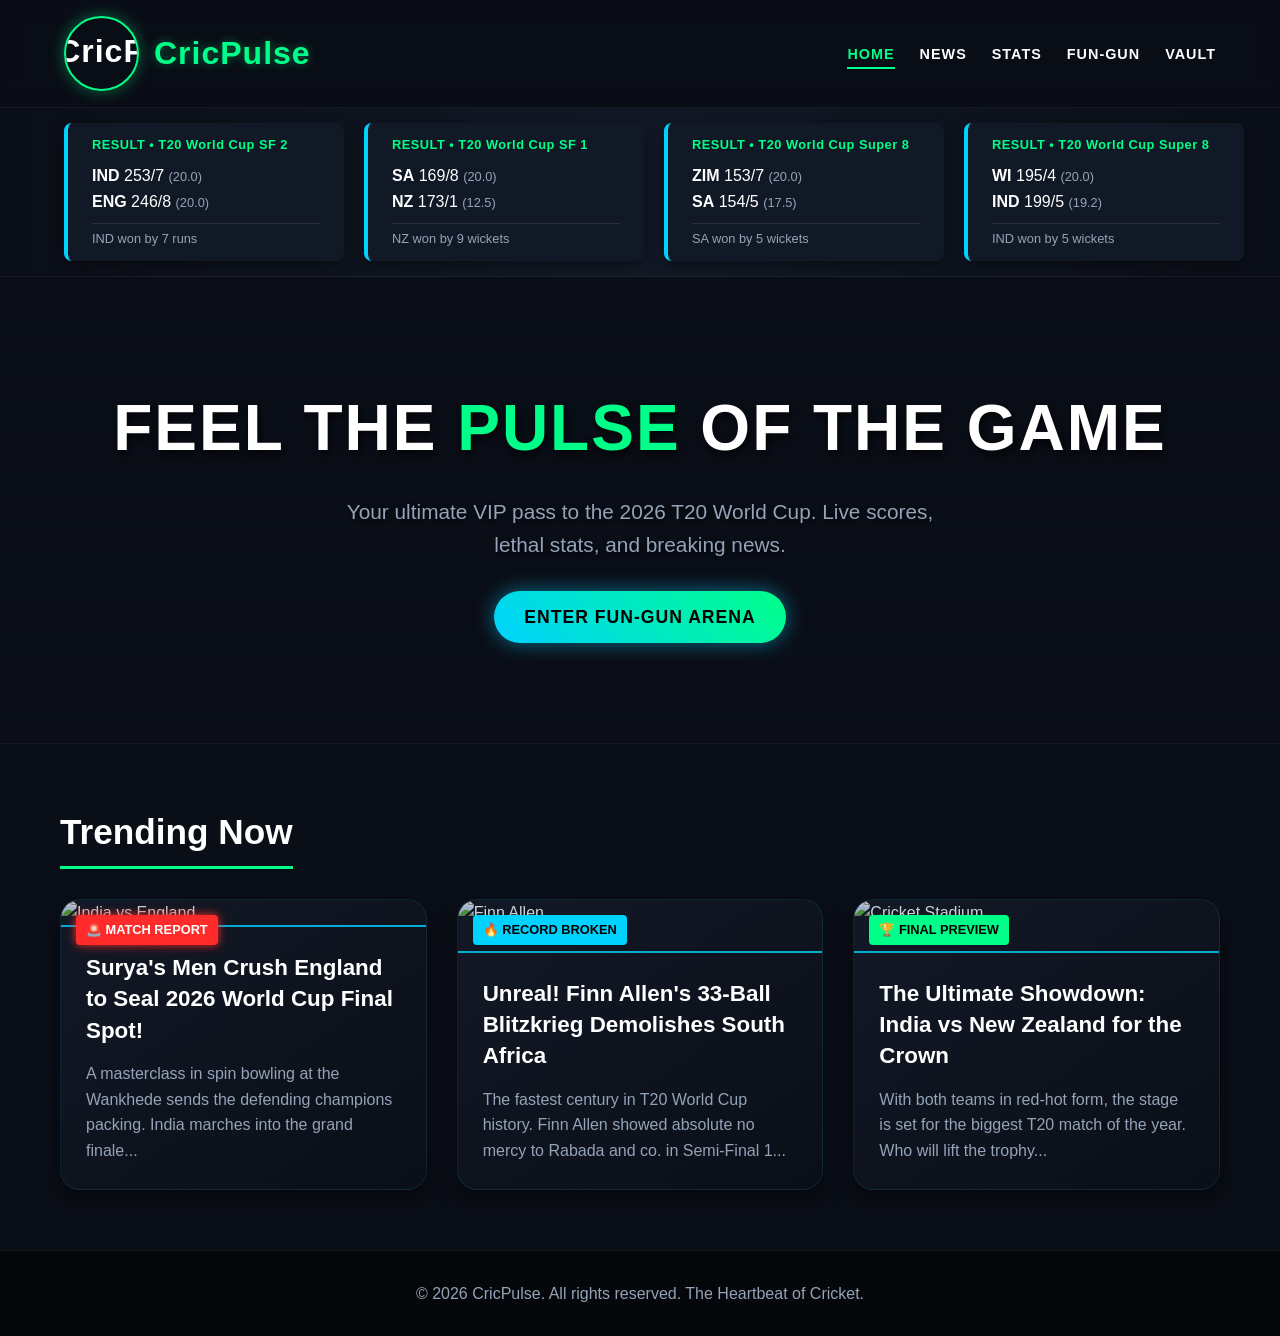
==== index.html @ 650c1b7c "Update index.html" ====
<!DOCTYPE html>
<html lang="en">
<head>
 <link rel="icon" type="image/png" href="https://i.ibb.co/cc6DJrZt/Cric-Pulse-Logo-meow.png" sizes="32x32">
    <meta charset="UTF-8">
    <meta name="viewport" content="width=device-width, initial-scale=1.0">
    <title>CricPulse | The Heartbeat of Cricket</title>
    <link rel="stylesheet" href="style.css">
    <script src="script.js" defer></script>
</head>
<body>

    <header>
     <a href="index.html" class="logo">
            <div class="logo-wrapper">
                <img src="https://i.ibb.co/wN4Bp4GS/Cric-Pulse-Logo.png" alt="CricPulse Logo" class="logo-img">
            </div>
            <span class="logo-text">Cric<span style="color: var(--accent-neon); text-shadow: 0 0 10px rgba(0, 255, 136, 0.4);">Pulse</span></span>
        </a>
        <nav>
            <ul>
                <li><a href="index.html" style="color: var(--accent-neon); border-bottom: 2px solid var(--accent-neon); padding-bottom: 5px;">Home</a></li>
                <li><a href="news.html">News</a></li>
                <li><a href="stats.html">Stats</a></li>
                <li><a href="match-center.html">Fun-Gun</a></li>
             <li><a href="vault.html">Vault</a></li>
                
            </ul>
        </nav>
    </header>

    <div class="score-ticker" id="ticker-container">
        Loading live scores...
    </div>

    <section class="hero" style="background: linear-gradient(to bottom, rgba(10, 14, 23, 0.4), var(--bg-main)), url('https://images.unsplash.com/photo-1540747913346-19e32dc3e97e?ixlib=rb-1.2.1&auto=format&fit=crop&w=1920&q=80') center/cover;">
        <h1 style="text-shadow: 2px 4px 10px rgba(0,0,0,0.8); font-size: 4rem;">Feel the <span style="color: var(--accent-neon);">Pulse</span> of the Game</h1>
        <p style="font-size: 1.3rem; font-weight: 500; text-shadow: 1px 2px 5px rgba(0,0,0,0.8);">Your ultimate VIP pass to the 2026 T20 World Cup. Live scores, lethal stats, and breaking news.</p>
        <a href="match-center.html" class="btn" style="box-shadow: 0 0 20px rgba(0, 210, 255, 0.5); font-size: 1.1rem;">Enter Fun-Gun Arena</a>
    </section>

    <main class="container">
        <h2 class="section-title">Trending Now</h2>
        <div class="news-grid">
            
            <article class="news-card" style="cursor: pointer; position: relative;" onclick="openModal(1)">
                <span style="position: absolute; top: 15px; left: 15px; background: #ff2a2a; color: white; padding: 5px 10px; font-size: 0.8rem; font-weight: bold; border-radius: 4px; z-index: 10; box-shadow: 0 0 10px #ff2a2a;">🚨 MATCH REPORT</span>
                <img src="https://img.freepik.com/premium-vector/india-vs-england-cricket-championship-match-with-flag-shield-beautiful-stadium-background_607751-1449.jpg" alt="India vs England" class="news-img">
                <div class="news-content">
                    <h3 class="news-title">Surya's Men Crush England to Seal 2026 World Cup Final Spot!</h3>
                    <p>A masterclass in spin bowling at the Wankhede sends the defending champions packing. India marches into the grand finale...</p>
                </div>
            </article>
            
            <article class="news-card" style="cursor: pointer; position: relative;" onclick="openModal(2)">
                <span style="position: absolute; top: 15px; left: 15px; background: var(--accent-blue); color: black; padding: 5px 10px; font-size: 0.8rem; font-weight: bold; border-radius: 4px; z-index: 10;">🔥 RECORD BROKEN</span>
                <img src="https://assets.hmtvlive.com/h-upload/2026/03/04/406895-finn-allen-century.jpg" alt="Finn Allen" class="news-img">
                <div class="news-content">
                    <h3 class="news-title">Unreal! Finn Allen's 33-Ball Blitzkrieg Demolishes South Africa</h3>
                    <p>The fastest century in T20 World Cup history. Finn Allen showed absolute no mercy to Rabada and co. in Semi-Final 1...</p>
                </div>
            </article>
            
           <article class="news-card" style="cursor: pointer; position: relative;" onclick="openModal(3)">
                <span style="position: absolute; top: 15px; left: 15px; background: var(--accent-neon); color: black; padding: 5px 10px; font-size: 0.8rem; font-weight: bold; border-radius: 4px; z-index: 10;">🏆 FINAL PREVIEW</span>
                <img src="https://images.unsplash.com/photo-1531415074968-036ba1b575da?ixlib=rb-1.2.1&auto=format&fit=crop&w=600&q=80" alt="Cricket Stadium" class="news-img">
                <div class="news-content">
                    <h3 class="news-title">The Ultimate Showdown: India vs New Zealand for the Crown</h3>
                    <p>With both teams in red-hot form, the stage is set for the biggest T20 match of the year. Who will lift the trophy...</p>
                </div>
            </article>
        </div>
    </main>

    <div id="news-modal" class="modal">
        <div class="modal-content">
            <span class="close-btn" onclick="closeModal()">&times;</span>
            <img id="modal-img" src="" alt="News Image">
            <h2 id="modal-title"></h2>
            <div id="modal-body"></div>
        </div>
    </div>

    <footer>
        <p>&copy; 2026 CricPulse. All rights reserved. The Heartbeat of Cricket.</p>
    </footer>

</body>
</html>
---- style.css ----
/* style.css - Dark & Vibrant Theme */

:root {
    --bg-main: #0a0e17; /* Deep midnight blue/black */
    --bg-card: #121926; /* Slightly lighter for contrast */
    --accent-neon: #00ff88; /* Vibrant neon green */
    --accent-blue: #00d2ff; /* Electric blue */
    --text-bright: #ffffff; /* Crisp white */
    --text-dim: #94a3b8; /* Soft slate gray */
}

* {
    margin: 0;
    padding: 0;
    box-sizing: border-box;
    font-family: 'Segoe UI', Tahoma, Geneva, Verdana, sans-serif;
}

body {
    background-color: var(--bg-main);
    color: var(--text-bright);
    line-height: 1.6;
}

/* Navigation */
header {
    background: rgba(10, 14, 23, 0.85);
    backdrop-filter: blur(12px); /* Glassmorphism effect */
    border-bottom: 1px solid rgba(255, 255, 255, 0.05);
    padding: 1rem 5%;
    display: flex;
    justify-content: space-between;
    align-items: center;
    position: sticky;
    top: 0;
    z-index: 100;
}

.logo {
    font-size: 2rem;
    font-weight: 800;
    color: var(--text-bright);
    text-decoration: none;
    letter-spacing: 1px;
}

.logo span {
    color: var(--accent-neon);
    text-shadow: 0 0 10px rgba(0, 255, 136, 0.4); /* Neon glow */
}

nav ul {
    list-style: none;
    display: flex;
    gap: 25px;
}

nav a {
    color: var(--text-bright);
    text-decoration: none;
    font-weight: 600;
    text-transform: uppercase;
    font-size: 0.9rem;
    letter-spacing: 1px;
    transition: all 0.3s ease;
}

nav a:hover {
    color: var(--accent-neon);
    text-shadow: 0 0 8px rgba(0, 255, 136, 0.5);
}

/* Live Score Ticker */
.score-ticker {
    background: linear-gradient(90deg, #0a0e17 0%, #121926 50%, #0a0e17 100%);
    border-bottom: 1px solid rgba(255, 255, 255, 0.05);
    padding: 15px 5%;
    display: flex;
    gap: 20px;
    overflow-x: auto;
    white-space: nowrap;
    scrollbar-width: none;
}

.score-ticker::-webkit-scrollbar {
    display: none;
}

.match-card {
    background: var(--bg-card);
    padding: 12px 24px;
    border-radius: 8px;
    border-left: 4px solid var(--accent-blue);
    min-width: 280px;
    box-shadow: 0 4px 15px rgba(0, 0, 0, 0.4);
    transition: transform 0.3s, box-shadow 0.3s;
    cursor: pointer;
}

.match-card:hover {
    transform: translateY(-3px);
    box-shadow: 0 6px 20px rgba(0, 210, 255, 0.15); /* Blue glow on hover */
    border-left: 4px solid var(--accent-neon);
}

.match-status {
    font-size: 0.8rem;
    color: var(--accent-neon);
    margin-bottom: 8px;
    font-weight: 800;
    letter-spacing: 0.5px;
}

/* Hero Section */
.hero {
    background: linear-gradient(to bottom, rgba(10, 14, 23, 0.6), var(--bg-main)), 
                url('https://images.unsplash.com/photo-1540747913346-19e32dc3e97e?ixlib=rb-1.2.1&auto=format&fit=crop&w=1920&q=80') center/cover;
    color: var(--text-bright);
    text-align: center;
    padding: 100px 20px;
    border-bottom: 1px solid rgba(255, 255, 255, 0.05);
}

.hero h1 {
    font-size: 3.5rem;
    margin-bottom: 15px;
    font-weight: 800;
    text-transform: uppercase;
    letter-spacing: 2px;
}

.hero p {
    font-size: 1.2rem;
    margin-bottom: 30px;
    color: var(--text-dim);
    max-width: 600px;
    margin-inline: auto;
}

.btn {
    background: linear-gradient(45deg, var(--accent-blue), var(--accent-neon));
    color: #000; /* Dark text for contrast against bright button */
    padding: 12px 30px;
    text-decoration: none;
    border-radius: 30px;
    font-weight: 800;
    text-transform: uppercase;
    letter-spacing: 1px;
    transition: all 0.3s ease;
    display: inline-block;
}

.btn:hover {
    transform: scale(1.05);
    box-shadow: 0 0 20px rgba(0, 255, 136, 0.6);
}

/* Main Content - News Grid */
.container {
    max-width: 1200px;
    margin: 60px auto;
    padding: 0 20px;
}

.section-title {
    margin-bottom: 30px;
    font-size: 2.2rem;
    color: var(--text-bright);
    border-bottom: 3px solid var(--accent-neon);
    display: inline-block;
    padding-bottom: 5px;
}

.news-grid {
    display: grid;
    grid-template-columns: repeat(auto-fit, minmax(320px, 1fr));
    gap: 30px;
}

.news-card {
    background: var(--bg-card);
    border-radius: 12px;
    overflow: hidden;
    box-shadow: 0 10px 30px rgba(0, 0, 0, 0.5);
    border: 1px solid rgba(255, 255, 255, 0.05);
    transition: all 0.3s ease;
}

.news-card:hover {
    transform: translateY(-10px);
    box-shadow: 0 15px 35px rgba(0, 255, 136, 0.1);
    border-color: rgba(0, 255, 136, 0.3);
}

.news-img {
    width: 100%;
    height: 220px;
    object-fit: cover;
    border-bottom: 2px solid var(--accent-blue);
}

.news-content {
    padding: 20px;
}

.news-title {
    font-size: 1.3rem;
    margin-bottom: 12px;
    color: var(--text-bright);
    font-weight: 700;
}

.news-content p {
    color: var(--text-dim);
    font-size: 0.95rem;
}

/* Footer */
footer {
    background-color: #05070a;
    border-top: 1px solid rgba(255, 255, 255, 0.05);
    color: var(--text-dim);
    text-align: center;
    padding: 30px 20px;
    margin-top: 60px;
}
/* Pulsating Live Dot */
.live-dot {
    display: inline-block;
    width: 10px;
    height: 10px;
    background-color: #ff2a2a; /* Bright neon red */
    border-radius: 50%;
    margin-right: 8px;
    box-shadow: 0 0 8px #ff2a2a;
    animation: pulse-red 1.5s infinite;
    vertical-align: middle;
}

@keyframes pulse-red {
    0% {
        transform: scale(0.95);
        box-shadow: 0 0 0 0 rgba(255, 42, 42, 0.7);
    }
    70% {
        transform: scale(1.1);
        box-shadow: 0 0 0 8px rgba(255, 42, 42, 0);
    }
    100% {
        transform: scale(0.95);
        box-shadow: 0 0 0 0 rgba(255, 42, 42, 0);
    }
}
/* Modal Popup Styles */
.modal {
    display: none; 
    position: fixed; 
    z-index: 1000; 
    left: 0; 
    top: 0; 
    width: 100%; 
    height: 100%; 
    background-color: rgba(0, 0, 0, 0.8); 
    backdrop-filter: blur(5px);
    opacity: 0;
    transition: opacity 0.3s ease;
}

.modal.show {
    display: flex;
    align-items: center;
    justify-content: center;
    opacity: 1;
}

.modal-content {
    background-color: var(--bg-card);
    border: 1px solid var(--accent-blue);
    border-radius: 12px;
    width: 90%;
    max-width: 700px;
    padding: 30px;
    position: relative;
    box-shadow: 0 15px 40px rgba(0,0,0,0.8);
    transform: translateY(-30px);
    transition: transform 0.3s ease;
    max-height: 90vh;
    overflow-y: auto;
}

.modal.show .modal-content {
    transform: translateY(0);
}

.close-btn {
    color: var(--text-dim);
    position: absolute;
    top: 15px;
    right: 20px;
    font-size: 32px;
    font-weight: bold;
    cursor: pointer;
    transition: color 0.3s ease;
}

.close-btn:hover {
    color: var(--accent-neon);
}

#modal-img {
    width: 100%;
    height: 350px;
    object-fit: cover;
    border-radius: 8px;
    margin-bottom: 20px;
    border-bottom: 3px solid var(--accent-neon);
}

#modal-title {
    color: var(--text-bright);
    margin-bottom: 15px;
    font-size: 1.8rem;
    line-height: 1.3;
}

#modal-body p {
    color: var(--text-dim);
    margin-bottom: 15px;
    font-size: 1.05rem;
    line-height: 1.7;
}
/* Match Center Layout */
.match-dashboard {
    display: grid;
    grid-template-columns: 2fr 1fr;
    gap: 30px;
}

@media (max-width: 768px) {
    .match-dashboard {
        grid-template-columns: 1fr;
    }
}

.card {
    background: var(--bg-card);
    border-radius: 12px;
    padding: 20px;
    border: 1px solid rgba(255, 255, 255, 0.05);
    margin-bottom: 20px;
    box-shadow: 0 10px 30px rgba(0, 0, 0, 0.3);
}

/* Tabs */
.tabs {
    display: flex;
    gap: 15px;
    padding: 10px 20px;
}

.tab-btn {
    background: transparent;
    color: var(--text-dim);
    border: none;
    font-size: 1.1rem;
    font-weight: bold;
    cursor: pointer;
    padding-bottom: 5px;
    transition: all 0.3s;
}

.tab-btn.active, .tab-btn:hover {
    color: var(--accent-blue);
    border-bottom: 2px solid var(--accent-blue);
}

/* Commentary */
.comm-ball {
    padding: 15px 0;
    border-bottom: 1px solid rgba(255, 255, 255, 0.05);
    display: flex;
    gap: 15px;
    align-items: start;
}

.badge {
    padding: 3px 8px;
    border-radius: 4px;
    font-weight: bold;
    font-size: 0.9rem;
    color: #fff;
}
.run-6 { background-color: var(--accent-blue); color: #000; }
.run-1 { background-color: #334155; }
.wicket { background-color: #ff2a2a; }

/* Fantasy Builder */
.budget-tracker {
    display: flex;
    justify-content: space-between;
    background: rgba(0,0,0,0.3);
    padding: 15px;
    border-radius: 8px;
    margin-bottom: 15px;
    font-size: 1.1rem;
}

.fantasy-list {
    list-style: none;
}

.fantasy-player {
    display: flex;
    justify-content: space-between;
    align-items: center;
    padding: 15px;
    border-bottom: 1px solid rgba(255,255,255,0.05);
    cursor: pointer;
    transition: background 0.3s;
}

.fantasy-player:hover {
    background: rgba(0, 210, 255, 0.05);
}

.fantasy-player.selected {
    border-left: 4px solid var(--accent-neon);
    background: rgba(0, 255, 136, 0.05);
}

.pick-btn {
    background: transparent;
    color: var(--text-bright);
    border: 1px solid var(--accent-blue);
    border-radius: 50%;
    width: 30px;
    height: 30px;
    margin-left: 10px;
    cursor: pointer;
    font-weight: bold;
}
/* Stats Page specific styles */
.team-card, .player-card {
    transition: transform 0.3s ease, box-shadow 0.3s ease;
}

.team-card:hover, .player-card:hover {
    transform: translateY(-8px);
    box-shadow: 0 15px 35px rgba(0, 255, 136, 0.2);
    border-color: var(--accent-neon);
}

.stat-box {
    background: rgba(0, 0, 0, 0.4);
    border: 1px solid rgba(255, 255, 255, 0.1);
    border-radius: 8px;
    padding: 20px;
    text-align: center;
    min-width: 120px;
    flex: 1;
}

.stat-box h4 {
    color: var(--text-dim);
    font-size: 0.9rem;
    text-transform: uppercase;
    letter-spacing: 1px;
    margin-bottom: 10px;
}

.stat-box p {
    color: var(--text-bright);
    font-size: 1.8rem;
    font-weight: bold;
    color: var(--accent-blue);
}
/* Eye-Catchy Player Cards */
.player-card {
    position: relative;
    text-align: center;
    cursor: pointer;
    background: linear-gradient(145deg, #121926, #0a0e17);
    border: 1px solid rgba(255, 255, 255, 0.05);
    overflow: hidden;
    padding-top: 40px;
}

.player-card::before {
    content: '';
    position: absolute;
    top: 0; left: -100%; width: 50%; height: 100%;
    background: linear-gradient(to right, transparent, rgba(0, 210, 255, 0.1), transparent);
    transform: skewX(-25deg);
    transition: left 0.6s ease;
}

.player-card:hover::before {
    left: 200%;
}

.player-card:hover {
    box-shadow: 0 10px 30px rgba(0, 210, 255, 0.2);
    border-color: rgba(0, 210, 255, 0.5);
}

.role-badge {
    position: absolute;
    top: 15px;
    right: -30px;
    padding: 5px 35px;
    font-size: 0.8rem;
    font-weight: bold;
    color: #000;
    transform: rotate(45deg);
    box-shadow: 0 2px 10px rgba(0,0,0,0.5);
}

/* Player Image Placeholders */
.player-avatar-placeholder {
    width: 100px; height: 100px;
    border-radius: 50%;
    background: linear-gradient(135deg, var(--accent-blue), var(--accent-neon));
    color: #000;
    font-size: 2.5rem;
    font-weight: 800;
    display: flex; align-items: center; justify-content: center;
    margin: 0 auto 15px auto;
    border: 3px solid #121926;
    box-shadow: 0 0 15px rgba(0, 255, 136, 0.3);
}

.player-avatar-placeholder.large {
    width: 150px; height: 150px;
    font-size: 4rem;
    border-width: 5px;
}

/* Stats Layout with Chart */
.stats-layout {
    display: grid;
    grid-template-columns: 1fr 1fr;
    gap: 30px;
}

@media (max-width: 768px) {
    .stats-layout {
        grid-template-columns: 1fr;
    }
}

.profile-info {
    display: flex;
    flex-direction: column;
    align-items: center;
    text-align: center;
}

.chart-container {
    display: flex;
    flex-direction: column;
    justify-content: center;
    min-height: 400px; /* Gives the radar chart enough room to render beautifully */
}
/* =========================================================
   🔥 ULTRA PRO MAX FUN-GUN ARENA STYLES 🔥
   ========================================================= */

/* --- Game Board & Background --- */
.game-header {
    text-align: center;
    margin: 40px 0;
    animation: fadeInDown 0.8s ease;
}

.neon-text {
    font-size: 3.5rem;
    background: linear-gradient(90deg, var(--accent-blue), var(--accent-neon));
    -webkit-background-clip: text;
    -webkit-text-fill-color: transparent;
    text-shadow: 0 0 30px rgba(0, 255, 136, 0.4);
    letter-spacing: 3px;
    font-weight: 900;
    margin-bottom: 10px;
}

.game-subtitle {
    color: var(--text-dim);
    font-size: 1.2rem;
    text-transform: uppercase;
    letter-spacing: 2px;
}

.hand-cricket-board {
    max-width: 850px;
    margin: 0 auto;
    background: rgba(10, 14, 23, 0.65); /* Deep transparent dark */
    backdrop-filter: blur(20px); /* Frosted Glass */
    -webkit-backdrop-filter: blur(20px);
    border: 1px solid rgba(0, 210, 255, 0.2);
    box-shadow: 0 30px 60px rgba(0, 0, 0, 0.8), 
                inset 0 0 0 1px rgba(255, 255, 255, 0.05),
                inset 0 0 30px rgba(0, 210, 255, 0.05);
    border-radius: 24px;
    padding: 50px;
    position: relative;
}

/* --- Innings Badge --- */
.innings-badge {
    position: absolute;
    top: 0;
    left: 50%;
    transform: translateX(-50%);
    background: linear-gradient(90deg, var(--accent-blue), var(--accent-neon));
    color: #000;
    padding: 8px 30px;
    font-weight: 900;
    font-size: 1.1rem;
    letter-spacing: 1px;
    border-bottom-left-radius: 15px;
    border-bottom-right-radius: 15px;
    box-shadow: 0 10px 20px rgba(0, 255, 136, 0.3);
    transition: all 0.4s ease;
}

/* --- Floating Hand Display --- */
.hand-display {
    display: flex;
    justify-content: center;
    align-items: center;
    gap: 60px;
    margin: 30px 0 50px 0;
}

.side-label {
    color: var(--text-dim);
    font-weight: 900;
    letter-spacing: 3px;
    margin-bottom: 10px;
    text-shadow: 0 2px 4px rgba(0,0,0,0.5);
}

.hand-icon {
    font-size: 7rem;
    transition: transform 0.15s cubic-bezier(0.175, 0.885, 0.32, 1.275);
    animation: float 4s ease-in-out infinite; /* Floating effect */
}

@keyframes float {
    0% { transform: translateY(0px); }
    50% { transform: translateY(-15px); }
    100% { transform: translateY(0px); }
}

.player-color { color: var(--accent-blue); filter: drop-shadow(0 0 20px rgba(0, 210, 255, 0.6)); }
.computer-color { color: #ff2a2a; filter: drop-shadow(0 0 20px rgba(255, 42, 42, 0.6)); animation-delay: 1s; }

.vs-text {
    font-size: 3.5rem;
    background: linear-gradient(180deg, var(--text-bright), var(--text-dim));
    -webkit-background-clip: text;
    -webkit-text-fill-color: transparent;
    font-weight: 900;
    font-style: italic;
    filter: drop-shadow(0 5px 5px rgba(0,0,0,0.5));
}

/* --- Sci-Fi HUD Scoreboard --- */
.hand-scoreboard {
    display: flex;
    justify-content: center;
    gap: 25px;
    margin-bottom: 40px;
    flex-wrap: wrap;
}

.score-card {
    background: linear-gradient(135deg, rgba(255,255,255,0.03), rgba(255,255,255,0.01));
    border: 1px solid rgba(255, 255, 255, 0.05);
    box-shadow: inset 0 0 20px rgba(0,0,0,0.5), 0 10px 20px rgba(0,0,0,0.4);
    padding: 20px 35px;
    border-radius: 16px;
    text-align: center;
    min-width: 160px;
    position: relative;
    overflow: hidden;
}

/* Glowing Top Edge for Scorecards */
.score-card::before {
    content: '';
    position: absolute;
    top: 0; left: 0; right: 0; height: 3px;
}
.player-bg::before { background: var(--accent-blue); box-shadow: 0 0 15px var(--accent-blue); }
.computer-bg::before { background: #ff2a2a; box-shadow: 0 0 15px #ff2a2a; }
.target-bg::before { background: var(--accent-neon); box-shadow: 0 0 15px var(--accent-neon); }
.target-bg { background: rgba(0, 255, 136, 0.05); border-color: rgba(0, 255, 136, 0.2); }

.score-label { 
    color: var(--text-dim); 
    font-size: 0.95rem; 
    font-weight: 900; 
    letter-spacing: 1px;
    margin-bottom: 8px; 
}

.score-number { 
    font-size: 3.5rem; 
    font-weight: 900; 
    line-height: 1; 
    text-shadow: 0 5px 10px rgba(0,0,0,0.5);
}

/* --- Premium Commentary Box --- */
.commentary-box {
    background: rgba(0, 0, 0, 0.5);
    border: 1px solid rgba(0, 255, 136, 0.2);
    border-left: 6px solid var(--accent-neon);
    box-shadow: 0 10px 30px rgba(0, 255, 136, 0.05), inset 0 0 20px rgba(0,0,0,0.8);
    padding: 25px;
    border-radius: 12px;
    font-size: 1.4rem;
    color: var(--text-bright);
    text-align: center;
    margin-bottom: 40px;
    min-height: 100px;
    display: flex;
    align-items: center;
    justify-content: center;
    font-family: 'Segoe UI', Tahoma, Geneva, Verdana, sans-serif;
}

/* --- 3D Neon Action Buttons --- */
.button-grid {
    display: flex;
    justify-content: center;
    gap: 18px;
    flex-wrap: wrap;
}

.hand-btn {
    width: 80px;
    height: 80px;
    border-radius: 50%;
    font-size: 2.5rem;
    font-weight: 900;
    background: linear-gradient(145deg, rgba(0, 210, 255, 0.1), rgba(0, 210, 255, 0.02));
    color: #fff;
    text-shadow: 0 0 10px var(--accent-blue);
    border: 2px solid rgba(0, 210, 255, 0.4);
    cursor: pointer;
    transition: all 0.2s cubic-bezier(0.175, 0.885, 0.32, 1.275);
    box-shadow: 0 10px 20px rgba(0,0,0,0.4), 
                inset 0 2px 5px rgba(255,255,255,0.2), 
                inset 0 -5px 15px rgba(0, 210, 255, 0.1);
}

.hand-btn:hover {
    background: linear-gradient(145deg, var(--accent-blue), #00a2ff);
    color: #000;
    text-shadow: none;
    transform: translateY(-5px) scale(1.05);
    box-shadow: 0 15px 30px rgba(0, 210, 255, 0.4), 
                inset 0 2px 5px rgba(255,255,255,0.5);
    border-color: #fff;
}

.hand-btn:active {
    transform: translateY(2px) scale(0.95);
    box-shadow: 0 5px 10px rgba(0, 210, 255, 0.3), 
                inset 0 5px 10px rgba(0,0,0,0.3);
}

/* --- Toss Screen Buttons --- */
.pulse-btn {
    background: linear-gradient(45deg, var(--accent-neon), var(--accent-blue));
    color: #000;
    border: none;
    font-weight: 900;
    border-radius: 50px;
    box-shadow: 0 10px 20px rgba(0, 255, 136, 0.3);
    transition: all 0.3s ease;
    text-transform: uppercase;
    letter-spacing: 2px;
}

.pulse-btn:hover {
    transform: translateY(-3px);
    box-shadow: 0 15px 30px rgba(0, 210, 255, 0.5);
    background: linear-gradient(45deg, var(--accent-blue), var(--accent-neon));
}

/* --- Shake Animation for Wickets --- */
@keyframes shake {
    0%, 100% { transform: translateX(0) rotate(0); }
    20% { transform: translateX(-15px) rotate(-2deg); }
    40% { transform: translateX(15px) rotate(2deg); }
    60% { transform: translateX(-15px) rotate(-2deg); }
    80% { transform: translateX(15px) rotate(2deg); }
}

.shake-animation {
    animation: shake 0.5s cubic-bezier(.36,.07,.19,.97) both;
    border-color: #ff2a2a !important;
    box-shadow: 0 0 50px rgba(255, 42, 42, 0.3) !important;
}

/* Entrance Animation */
@keyframes fadeInDown {
    from { opacity: 0; transform: translateY(-20px); }
    to { opacity: 1; transform: translateY(0); }
}
/* =========================================================
   🗞️ ULTRA BEAUTIFUL NEWS PAGE STYLES 🗞️
   ========================================================= */

.ultra-news-grid {
    display: grid;
    grid-template-columns: repeat(auto-fit, minmax(340px, 1fr));
    gap: 30px;
    margin-top: 40px;
    padding-bottom: 60px;
}

/* Beautiful Glass Cards */
.news-card {
    background: linear-gradient(145deg, #121926, #0a0e17);
    border: 1px solid rgba(0, 210, 255, 0.1);
    border-radius: 20px;
    overflow: hidden;
    cursor: pointer;
    transition: all 0.4s cubic-bezier(0.175, 0.885, 0.32, 1.275);
    display: flex;
    flex-direction: column;
    box-shadow: 0 10px 20px rgba(0,0,0,0.5);
}

.news-card:hover {
    transform: translateY(-10px);
    border-color: rgba(0, 210, 255, 0.5);
    box-shadow: 0 20px 40px rgba(0, 210, 255, 0.2), 0 0 20px rgba(0, 255, 136, 0.1);
}

/* Image Placeholder Area */
.news-img-placeholder {
    width: 100%;
    height: 220px;
    background: linear-gradient(45deg, #1a2235, #121926);
    overflow: hidden;
    position: relative;
    border-bottom: 2px solid rgba(0, 210, 255, 0.2);
}

.news-img {
    width: 100%;
    height: 100%;
    object-fit: cover;
    transition: transform 0.6s ease;
    opacity: 0.8;
}

.news-card:hover .news-img {
    transform: scale(1.1);
    opacity: 1;
}

/* Content Area */
.news-content {
    padding: 25px;
    flex-grow: 1;
    display: flex;
    flex-direction: column;
}

.news-tag {
    display: inline-block;
    align-self: flex-start;
    background: rgba(0, 255, 136, 0.1);
    color: var(--accent-neon);
    border: 1px solid var(--accent-neon);
    padding: 5px 12px;
    border-radius: 50px;
    font-size: 0.8rem;
    font-weight: 900;
    letter-spacing: 1px;
    margin-bottom: 15px;
    box-shadow: 0 0 10px rgba(0, 255, 136, 0.2);
}

.news-title {
    color: var(--text-bright);
    font-size: 1.4rem;
    margin-bottom: 15px;
    line-height: 1.4;
    transition: color 0.3s ease;
}

.news-card:hover .news-title {
    color: var(--accent-blue);
}

.news-content p {
    color: var(--text-dim);
    font-size: 1rem;
    line-height: 1.6;
    margin-bottom: 0;
}

/* --- Premium Modal (Popup) Styles --- */
.ultra-modal-content {
    background: #0a0e17;
    border: 1px solid var(--accent-blue);
    box-shadow: 0 0 50px rgba(0, 210, 255, 0.3);
    max-width: 800px;
    border-radius: 20px;
    overflow: hidden;
    padding: 0;
}

.ultra-modal-header {
    padding: 30px 40px 20px 40px;
}

.ultra-modal-header h2 {
    font-size: 2.2rem;
    color: var(--text-bright);
    line-height: 1.3;
    margin-top: 15px;
}

.ultra-modal-img {
    width: 100%;
    height: 350px;
    object-fit: cover;
    border-top: 2px solid rgba(255,255,255,0.05);
    border-bottom: 2px solid rgba(255,255,255,0.05);
    background: #121926; /* Shows when src is # */
}

.ultra-modal-text {
    padding: 30px 40px 40px 40px;
}

.ultra-modal-text p {
    color: #cbd5e1;
    font-size: 1.15rem;
    line-height: 1.8;
    margin-bottom: 20px;
}

.ultra-modal-text p:last-child {
    margin-bottom: 0;
}
/* =========================================================
   🗞️ ULTRA BEAUTIFUL NEWS PAGE STYLES 🗞️
   ========================================================= */

/* Header Tweaks for News Page */
.active-nav {
    color: var(--accent-neon) !important;
    border-bottom: 2px solid var(--accent-neon);
    padding-bottom: 5px;
}

.ultra-news-header {
    text-align: center; 
    margin-bottom: 50px; 
    margin-top: 30px; 
    animation: fadeInDown 0.8s ease;
}

.ultra-news-header h1 {
    font-size: 3.5rem; 
    color: var(--text-bright); 
    text-shadow: 0 0 20px rgba(0, 210, 255, 0.4); 
    text-transform: uppercase; 
    letter-spacing: 2px;
}

.ultra-news-header h1 span {
    color: var(--accent-blue);
}

.ultra-news-header p {
    color: var(--text-dim); 
    font-size: 1.2rem; 
    margin-top: 10px; 
    text-transform: uppercase; 
    letter-spacing: 1px;
}

/* Grid & Cards */
.ultra-news-grid {
    display: grid;
    grid-template-columns: repeat(auto-fit, minmax(320px, 1fr));
    gap: 35px;
    margin-top: 40px;
    padding-bottom: 60px;
}

.ultra-news-card {
    background: linear-gradient(145deg, #121926, #0a0e17);
    border: 1px solid rgba(0, 210, 255, 0.1);
    border-radius: 20px;
    overflow: hidden;
    cursor: pointer;
    transition: all 0.4s cubic-bezier(0.175, 0.885, 0.32, 1.275);
    display: flex;
    flex-direction: column;
    box-shadow: 0 10px 20px rgba(0,0,0,0.5);
}

.ultra-news-card:hover {
    transform: translateY(-10px);
    border-color: rgba(0, 210, 255, 0.5);
    box-shadow: 0 20px 40px rgba(0, 210, 255, 0.2), 0 0 20px rgba(0, 255, 136, 0.1);
}

.ultra-news-img-placeholder {
    width: 100%;
    height: 220px;
    background: #121926;
    overflow: hidden;
    border-bottom: 2px solid rgba(0, 210, 255, 0.2);
}

.ultra-news-img {
    width: 100%;
    height: 100%;
    object-fit: cover;
    transition: transform 0.6s ease;
    opacity: 0.8;
}

.ultra-news-card:hover .ultra-news-img {
    transform: scale(1.1);
    opacity: 1;
}

.ultra-news-content {
    padding: 25px;
    flex-grow: 1;
    display: flex;
    flex-direction: column;
}

.ultra-news-tag {
    display: inline-block;
    align-self: flex-start;
    background: rgba(0, 255, 136, 0.1);
    color: var(--accent-neon);
    border: 1px solid var(--accent-neon);
    padding: 5px 12px;
    border-radius: 50px;
    font-size: 0.8rem;
    font-weight: 900;
    letter-spacing: 1px;
    margin-bottom: 15px;
}

.ultra-news-title {
    color: var(--text-bright);
    font-size: 1.4rem;
    margin-bottom: 15px;
    line-height: 1.4;
    transition: color 0.3s ease;
}

.ultra-news-card:hover .ultra-news-title {
    color: var(--accent-blue);
}

.ultra-news-content p {
    color: var(--text-dim);
    font-size: 1rem;
    line-height: 1.6;
    margin-bottom: 0;
}

.ultra-read-more {
    color: var(--accent-blue);
    font-weight: bold;
    font-size: 0.9rem;
    margin-top: 15px;
    display: inline-block;
    transition: color 0.3s;
}

.ultra-news-card:hover .ultra-read-more {
    color: var(--accent-neon);
}

/* Ultra Modal Animations and Styles */
.ultra-modal-wrapper {
    display: none; 
    position: fixed;
    z-index: 9999;
    left: 0;
    top: 0;
    width: 100%;
    height: 100%;
    background-color: rgba(0, 0, 0, 0.85);
    backdrop-filter: blur(8px);
    align-items: center;
    justify-content: center;
    padding: 20px;
    opacity: 0;
    transition: opacity 0.3s ease;
}

.ultra-modal-wrapper.show-modal {
    opacity: 1;
}

.ultra-modal-box {
    background: #0a0e17;
    border: 1px solid var(--accent-blue);
    box-shadow: 0 0 50px rgba(0, 210, 255, 0.3);
    max-width: 800px;
    width: 100%;
    max-height: 90vh;
    overflow-y: auto;
    border-radius: 20px;
    position: relative;
    transform: translateY(-30px) scale(0.95);
    transition: all 0.3s cubic-bezier(0.175, 0.885, 0.32, 1.275);
}

.ultra-modal-wrapper.show-modal .ultra-modal-box {
    transform: translateY(0) scale(1);
}

.ultra-close-btn {
    position: absolute;
    top: 15px;
    right: 25px;
    color: var(--text-bright);
    font-size: 2.5rem;
    font-weight: bold;
    cursor: pointer;
    z-index: 10;
    transition: color 0.2s;
}

.ultra-close-btn:hover { color: #ff2a2a; }

.ultra-modal-header { padding: 40px 40px 20px 40px; }
.ultra-modal-header h2 { font-size: 2.2rem; color: var(--text-bright); line-height: 1.3; margin-top: 15px; }

.ultra-modal-hero-img {
    width: 100%;
    height: 350px;
    object-fit: cover;
    border-top: 2px solid rgba(255,255,255,0.05);
    border-bottom: 2px solid rgba(255,255,255,0.05);
}

.ultra-modal-body-text { padding: 30px 40px 40px 40px; }
.ultra-modal-body-text p { color: #cbd5e1; font-size: 1.15rem; line-height: 1.8; margin-bottom: 20px; }
.ultra-modal-body-text p:last-child { margin-bottom: 0; }
/* Navigation */
/* Navigation */
header {
    background: rgba(10, 14, 23, 0.85);
    backdrop-filter: blur(12px); 
    border-bottom: 1px solid rgba(255, 255, 255, 0.05);
    padding: 1rem 5%;
    display: flex;
    justify-content: space-between;
    align-items: center;
    position: sticky;
    top: 0;
    z-index: 100;
}

/* --- THE LOGO FIX --- */
.logo {
    font-size: 2rem;
    font-weight: 800;
    color: var(--text-bright);
    text-decoration: none;
    letter-spacing: 1px;
    display: flex;         /* This keeps the image and text in a neat row */
    align-items: center;   /* Centers them perfectly */
    gap: 15px;             /* Adds space between the logo and "CricPulse" */
}

.logo span {
    color: var(--accent-neon);
    text-shadow: 0 0 10px rgba(0, 255, 136, 0.4); 
}

/* 1. The Wrapper acts as the circular frame */
.logo-wrapper {
    width: 75px;
    height: 75px;
    border-radius: 50%;
    overflow: hidden;
    border: 2px solid var(--accent-neon);
    box-shadow: 0 0 15px rgba(0, 255, 136, 0.4);
    position: relative; /* Allows us to perfectly target the center */
    flex-shrink: 0;
}

/* 2. The Image is pinned to the exact dead-center */
.logo-img {
    width: 125%;
    height: 125%;
    object-fit: cover;
    position: absolute; /* Tells the image to ignore standard layout rules */
    top: 50%;
    left: 50%;
   transform: translate(-50%, -50%);
}
/* =========================================
   THE VAULT - PARALLAX STYLES
========================================= */

.vault-body {
    background-color: var(--bg-main);
    scroll-behavior: smooth;
}

/* --- Clean Typography & Layout Enhancements --- */
.neon-text {
    color: var(--accent-neon);
    text-shadow: 0 0 10px rgba(0, 255, 136, 0.4);
}

.active-nav-vault {
    color: var(--accent-neon);
    border-bottom: 2px solid var(--accent-neon);
    padding-bottom: 5px;
}

/* Intro Section */
.vault-intro {
    text-align: center;
    padding: 80px 20px;
    background: var(--bg-main);
}

.vault-intro h1 {
    font-size: 4rem;
    color: var(--text-bright);
    text-transform: uppercase;
    letter-spacing: 3px;
    margin-bottom: 10px;
}

.vault-intro h1 span {
    color: var(--accent-blue);
    text-shadow: 0 0 20px rgba(0, 210, 255, 0.5);
}

.vault-intro p {
    color: var(--text-dim);
    font-size: 1.2rem;
    max-width: 600px;
    margin: 0 auto;
}

/* Footer Specific */
.vault-footer {
    padding: 40px;
    text-align: center;
    background: var(--bg-main);
    border-top: 1px solid rgba(255, 255, 255, 0.05);
}

.vault-footer p {
    color: var(--text-dim);
}

/* --- Parallax Mechanics --- */
.parallax-section {
    height: 100vh;
    display: flex;
    align-items: center;
    justify-content: center;
    position: relative;
    background-attachment: fixed; /* Creates the 3D effect */
    background-position: center;
    background-size: cover;
}

/* Background Images for Each Section */
.bg-mcg { background-image: url('https://img1.hscicdn.com/image/upload/f_auto,t_ds_w_1200,q_50/lsci/db/PICTURES/CMS/347800/347881.4.jpg'); }
.bg-dhoni { background-image: url('https://img1.hscicdn.com/image/upload/f_auto,t_ds_w_1200,q_50/lsci/db/PICTURES/CMS/128400/128483.jpg'); }
.bg-yuvraj { background-image: url('https://img1.hscicdn.com/image/upload/f_auto,t_ds_w_1200,q_50/lsci/db/PICTURES/CMS/267600/267683.jpg'); }
.bg-carlos { background-image: url('https://img1.hscicdn.com/image/upload/f_auto,t_ds_w_1200,q_50/lsci/db/PICTURES/CMS/239300/239383.jpg'); }

.parallax-overlay {
    position: absolute;
    top: 0; left: 0; right: 0; bottom: 0;
    background: linear-gradient(to bottom, rgba(10,14,23,0.3) 0%, rgba(10,14,23,0.8) 100%);
    z-index: 1;
}

/* --- Glassmorphism Cards --- */
.vault-glass-card {
    position: relative;
    z-index: 2;
    background: rgba(18, 25, 38, 0.65);
    backdrop-filter: blur(16px);
    -webkit-backdrop-filter: blur(16px);
    padding: 50px;
    border-radius: 24px;
    border: 1px solid rgba(0, 210, 255, 0.3);
    border-top: 1px solid rgba(0, 255, 136, 0.5);
    max-width: 800px;
    text-align: center;
    box-shadow: 0 25px 50px rgba(0,0,0,0.5), inset 0 0 20px rgba(0, 210, 255, 0.1);
    transform: translateY(50px);
    opacity: 0;
    animation: floatUp 1s cubic-bezier(0.175, 0.885, 0.32, 1.275) forwards;
}

@keyframes floatUp {
    to { opacity: 1; transform: translateY(0); }
}

/* Tags and Typography */
.vault-tag {
    background: var(--accent-neon);
    color: #000;
    padding: 6px 15px;
    border-radius: 20px;
    font-size: 0.85rem;
    font-weight: bold;
    text-transform: uppercase;
    letter-spacing: 2px;
    display: inline-block;
    margin-bottom: 20px;
    box-shadow: 0 0 15px var(--accent-neon);
}

.tag-blue { background: var(--accent-blue); box-shadow: 0 0 15px var(--accent-blue); }
.tag-orange { background: #ff9900; box-shadow: 0 0 15px #ff9900; }

.vault-title {
    font-size: 3.5rem;
    color: var(--text-bright);
    margin-bottom: 20px;
    text-shadow: 0 0 20px rgba(0, 210, 255, 0.5);
    line-height: 1.1;
}

.vault-desc {
    font-size: 1.2rem;
    color: var(--text-dim);
    line-height: 1.8;
    margin-bottom: 30px;
}

.vault-year {
    font-size: 5rem;
    font-weight: 900;
    color: transparent;
    -webkit-text-stroke: 2px rgba(255, 255, 255, 0.1);
    position: absolute;
    top: -30px;
    right: 20px;
    z-index: -1;
}
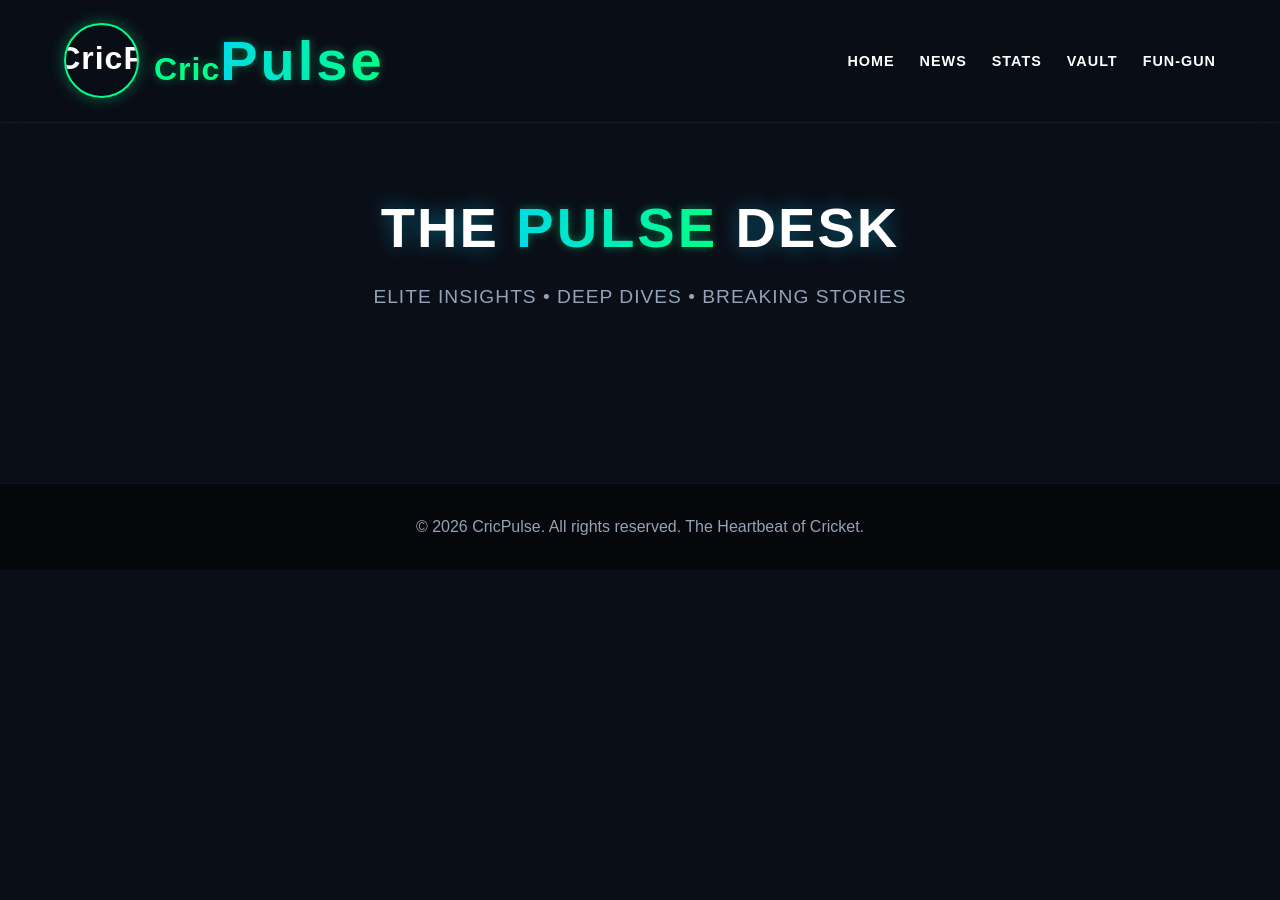
==== commit e304e13f: "Update index.html" ====
--- a/index.html
+++ b/index.html
@@ -1,83 +1,55 @@
 <!DOCTYPE html>
 <html lang="en">
 <head>
- <link rel="icon" type="image/png" href="https://i.ibb.co/cc6DJrZt/Cric-Pulse-Logo-meow.png" sizes="32x32">
     <meta charset="UTF-8">
     <meta name="viewport" content="width=device-width, initial-scale=1.0">
-    <title>CricPulse | The Heartbeat of Cricket</title>
+    <title>Latest Cricket News | CricPulse</title>
+    
+    <link rel="icon" type="image/png" href="https://i.ibb.co/wN4Bp4GS/Cric-Pulse-Logo.png" sizes="32x32">
+    <link rel="icon" type="image/png" href="https://i.ibb.co/wN4Bp4GS/Cric-Pulse-Logo.png" sizes="192x192">
+    <link rel="apple-touch-icon" href="https://i.ibb.co/wN4Bp4GS/Cric-Pulse-Logo.png">
+    
     <link rel="stylesheet" href="style.css">
-    <script src="script.js" defer></script>
+    <script src="news.js" defer></script>
 </head>
 <body>
 
     <header>
-     <a href="index.html" class="logo">
+        <a href="index.html" class="logo">
             <div class="logo-wrapper">
                 <img src="https://i.ibb.co/wN4Bp4GS/Cric-Pulse-Logo.png" alt="CricPulse Logo" class="logo-img">
             </div>
-            <span class="logo-text">Cric<span style="color: var(--accent-neon); text-shadow: 0 0 10px rgba(0, 255, 136, 0.4);">Pulse</span></span>
+            <span class="logo-text">Cric<span class="neon-text">Pulse</span></span>
         </a>
         <nav>
             <ul>
-                <li><a href="index.html" style="color: var(--accent-neon); border-bottom: 2px solid var(--accent-neon); padding-bottom: 5px;">Home</a></li>
-                <li><a href="news.html">News</a></li>
+                <li><a href="index.html">Home</a></li>
+                <li><a href="news.html" class="active-nav-neon">News</a></li>
                 <li><a href="stats.html">Stats</a></li>
+                <li><a href="vault.html">Vault</a></li>
                 <li><a href="match-center.html">Fun-Gun</a></li>
-             <li><a href="vault.html">Vault</a></li>
-                
             </ul>
         </nav>
     </header>
 
-    <div class="score-ticker" id="ticker-container">
-        Loading live scores...
-    </div>
+    <main class="container">
+        <div class="ultra-news-header">
+            <h1>The <span class="neon-text">Pulse</span> Desk</h1>
+            <p>Elite Insights • Deep Dives • Breaking Stories</p>
+        </div>
 
-    <section class="hero" style="background: linear-gradient(to bottom, rgba(10, 14, 23, 0.4), var(--bg-main)), url('https://images.unsplash.com/photo-1540747913346-19e32dc3e97e?ixlib=rb-1.2.1&auto=format&fit=crop&w=1920&q=80') center/cover;">
-        <h1 style="text-shadow: 2px 4px 10px rgba(0,0,0,0.8); font-size: 4rem;">Feel the <span style="color: var(--accent-neon);">Pulse</span> of the Game</h1>
-        <p style="font-size: 1.3rem; font-weight: 500; text-shadow: 1px 2px 5px rgba(0,0,0,0.8);">Your ultimate VIP pass to the 2026 T20 World Cup. Live scores, lethal stats, and breaking news.</p>
-        <a href="match-center.html" class="btn" style="box-shadow: 0 0 20px rgba(0, 210, 255, 0.5); font-size: 1.1rem;">Enter Fun-Gun Arena</a>
-    </section>
-
-    <main class="container">
-        <h2 class="section-title">Trending Now</h2>
-        <div class="news-grid">
-            
-            <article class="news-card" style="cursor: pointer; position: relative;" onclick="openModal(1)">
-                <span style="position: absolute; top: 15px; left: 15px; background: #ff2a2a; color: white; padding: 5px 10px; font-size: 0.8rem; font-weight: bold; border-radius: 4px; z-index: 10; box-shadow: 0 0 10px #ff2a2a;">🚨 MATCH REPORT</span>
-                <img src="https://img.freepik.com/premium-vector/india-vs-england-cricket-championship-match-with-flag-shield-beautiful-stadium-background_607751-1449.jpg" alt="India vs England" class="news-img">
-                <div class="news-content">
-                    <h3 class="news-title">Surya's Men Crush England to Seal 2026 World Cup Final Spot!</h3>
-                    <p>A masterclass in spin bowling at the Wankhede sends the defending champions packing. India marches into the grand finale...</p>
-                </div>
-            </article>
-            
-            <article class="news-card" style="cursor: pointer; position: relative;" onclick="openModal(2)">
-                <span style="position: absolute; top: 15px; left: 15px; background: var(--accent-blue); color: black; padding: 5px 10px; font-size: 0.8rem; font-weight: bold; border-radius: 4px; z-index: 10;">🔥 RECORD BROKEN</span>
-                <img src="https://assets.hmtvlive.com/h-upload/2026/03/04/406895-finn-allen-century.jpg" alt="Finn Allen" class="news-img">
-                <div class="news-content">
-                    <h3 class="news-title">Unreal! Finn Allen's 33-Ball Blitzkrieg Demolishes South Africa</h3>
-                    <p>The fastest century in T20 World Cup history. Finn Allen showed absolute no mercy to Rabada and co. in Semi-Final 1...</p>
-                </div>
-            </article>
-            
-           <article class="news-card" style="cursor: pointer; position: relative;" onclick="openModal(3)">
-                <span style="position: absolute; top: 15px; left: 15px; background: var(--accent-neon); color: black; padding: 5px 10px; font-size: 0.8rem; font-weight: bold; border-radius: 4px; z-index: 10;">🏆 FINAL PREVIEW</span>
-                <img src="https://images.unsplash.com/photo-1531415074968-036ba1b575da?ixlib=rb-1.2.1&auto=format&fit=crop&w=600&q=80" alt="Cricket Stadium" class="news-img">
-                <div class="news-content">
-                    <h3 class="news-title">The Ultimate Showdown: India vs New Zealand for the Crown</h3>
-                    <p>With both teams in red-hot form, the stage is set for the biggest T20 match of the year. Who will lift the trophy...</p>
-                </div>
-            </article>
-        </div>
+        <div class="ultra-news-grid" id="news-container"></div>
     </main>
 
-    <div id="news-modal" class="modal">
-        <div class="modal-content">
-            <span class="close-btn" onclick="closeModal()">&times;</span>
-            <img id="modal-img" src="" alt="News Image">
-            <h2 id="modal-title"></h2>
-            <div id="modal-body"></div>
+    <div id="ultra-modal" class="ultra-modal-wrapper">
+        <div class="ultra-modal-box">
+            <span class="ultra-close-btn" id="close-modal-btn">&times;</span>
+            <div class="ultra-modal-header">
+                <span id="ultra-modal-tag" class="ultra-news-tag"></span>
+                <h2 id="ultra-modal-title"></h2>
+            </div>
+            <img id="ultra-modal-img" src="" alt="News Image" class="ultra-modal-hero-img">
+            <div id="ultra-modal-body" class="ultra-modal-body-text"></div>
         </div>
     </div>
 
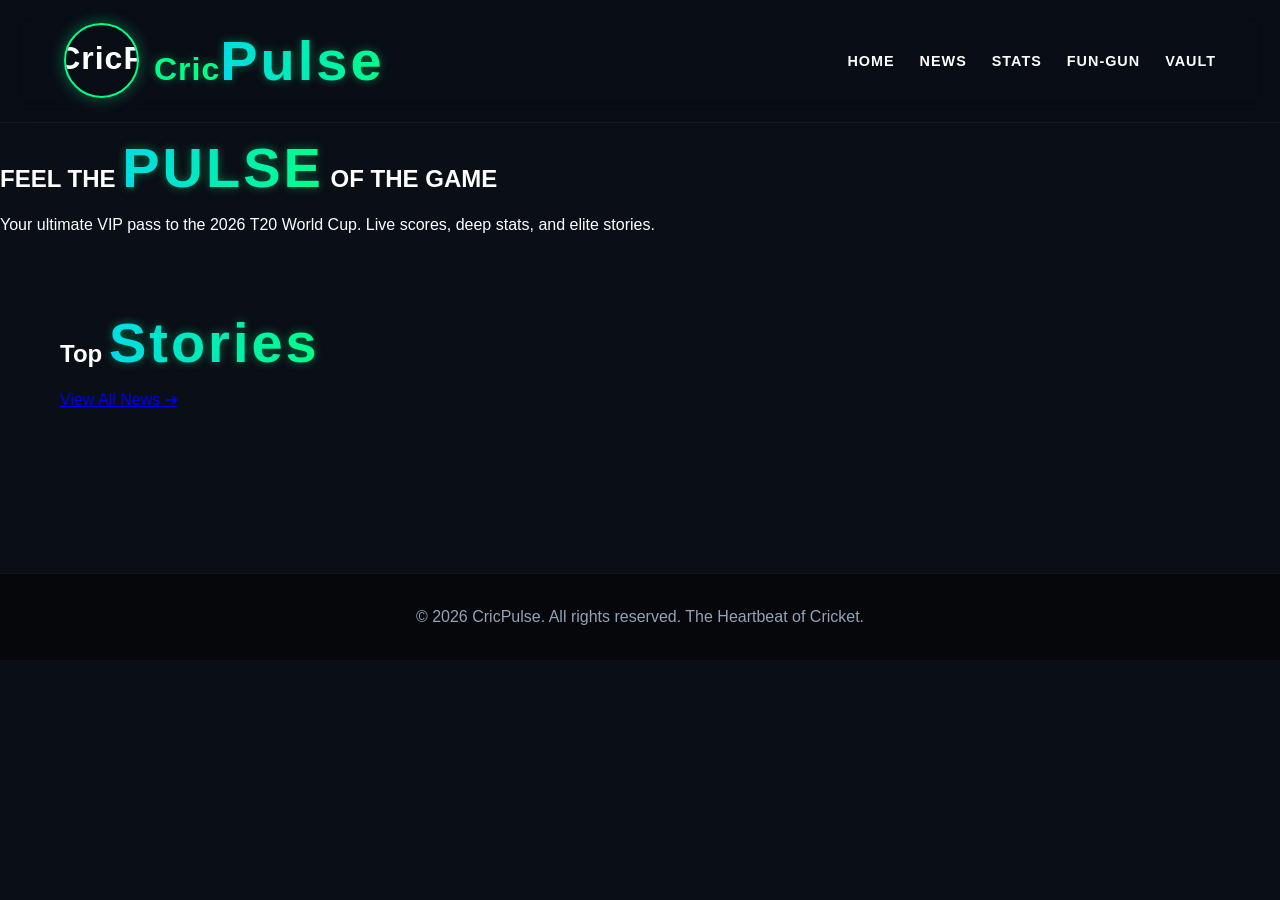
==== commit 27f9ca13: "Update index.html" ====
--- a/index.html
+++ b/index.html
@@ -3,14 +3,14 @@
 <head>
     <meta charset="UTF-8">
     <meta name="viewport" content="width=device-width, initial-scale=1.0">
-    <title>Latest Cricket News | CricPulse</title>
+    <title>CricPulse | The Heartbeat of Cricket</title>
     
     <link rel="icon" type="image/png" href="https://i.ibb.co/wN4Bp4GS/Cric-Pulse-Logo.png" sizes="32x32">
     <link rel="icon" type="image/png" href="https://i.ibb.co/wN4Bp4GS/Cric-Pulse-Logo.png" sizes="192x192">
     <link rel="apple-touch-icon" href="https://i.ibb.co/wN4Bp4GS/Cric-Pulse-Logo.png">
     
     <link rel="stylesheet" href="style.css">
-    <script src="news.js" defer></script>
+    <script src="script.js" defer></script>
 </head>
 <body>
 
@@ -23,35 +23,36 @@
         </a>
         <nav>
             <ul>
-                <li><a href="index.html">Home</a></li>
-                <li><a href="news.html" class="active-nav-neon">News</a></li>
+                <li><a href="index.html" class="active-nav-neon">Home</a></li>
+                <li><a href="news.html">News</a></li>
                 <li><a href="stats.html">Stats</a></li>
+                <li><a href="match-center.html">Fun-Gun</a></li>
                 <li><a href="vault.html">Vault</a></li>
-                <li><a href="match-center.html">Fun-Gun</a></li>
             </ul>
         </nav>
     </header>
 
+    <section class="hero-section">
+        <div class="hero-overlay"></div>
+        
+        <div class="match-ticker-container" id="match-ticker"></div>
+
+        <div class="hero-content">
+            <h1>FEEL THE <span class="neon-text">PULSE</span> OF THE GAME</h1>
+            <p>Your ultimate VIP pass to the 2026 T20 World Cup. Live scores, deep stats, and elite stories.</p>
+        </div>
+    </section>
+
     <main class="container">
-        <div class="ultra-news-header">
-            <h1>The <span class="neon-text">Pulse</span> Desk</h1>
-            <p>Elite Insights • Deep Dives • Breaking Stories</p>
+        
+        <div class="home-section-header">
+            <h2>Top <span class="neon-text">Stories</span></h2>
+            <a href="news.html" class="view-all-link">View All News ➔</a>
         </div>
 
-        <div class="ultra-news-grid" id="news-container"></div>
+        <div class="ultra-news-grid" id="top-news-container"></div>
+
     </main>
-
-    <div id="ultra-modal" class="ultra-modal-wrapper">
-        <div class="ultra-modal-box">
-            <span class="ultra-close-btn" id="close-modal-btn">&times;</span>
-            <div class="ultra-modal-header">
-                <span id="ultra-modal-tag" class="ultra-news-tag"></span>
-                <h2 id="ultra-modal-title"></h2>
-            </div>
-            <img id="ultra-modal-img" src="" alt="News Image" class="ultra-modal-hero-img">
-            <div id="ultra-modal-body" class="ultra-modal-body-text"></div>
-        </div>
-    </div>
 
     <footer>
         <p>&copy; 2026 CricPulse. All rights reserved. The Heartbeat of Cricket.</p>
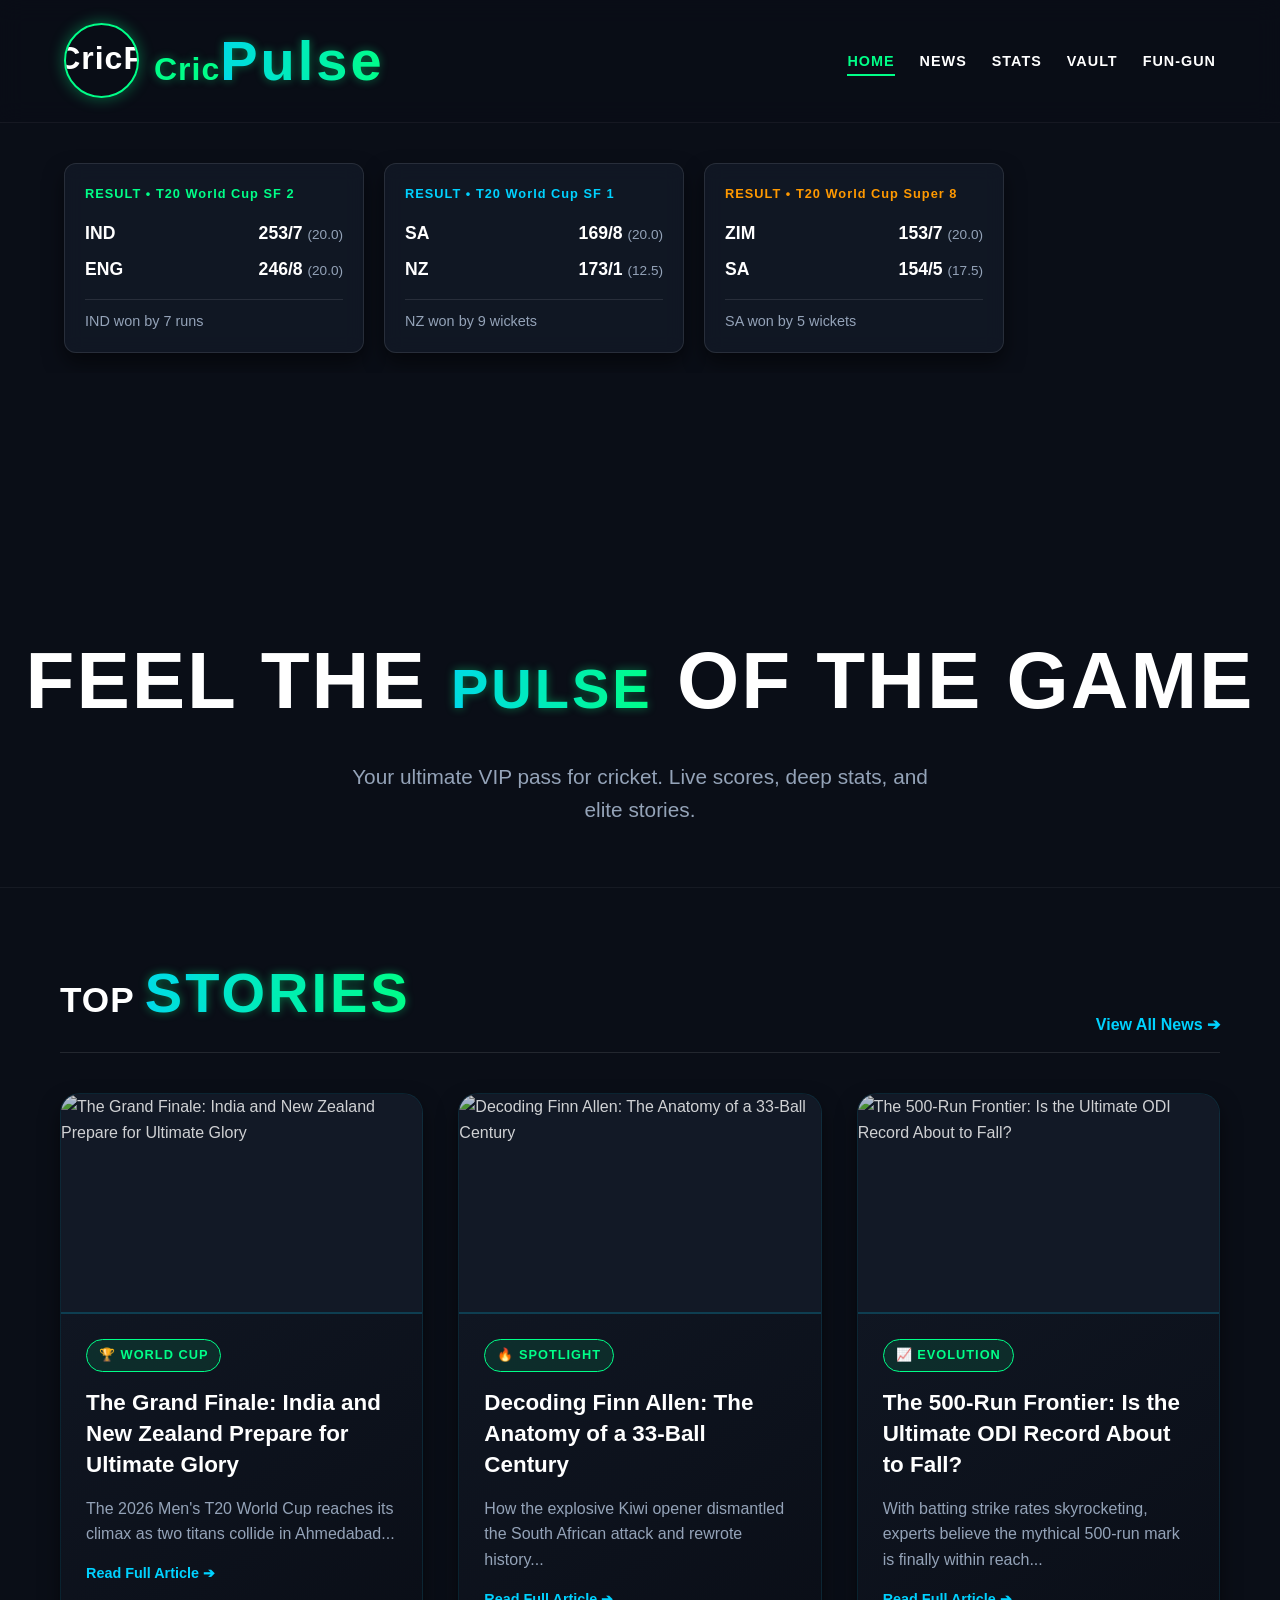
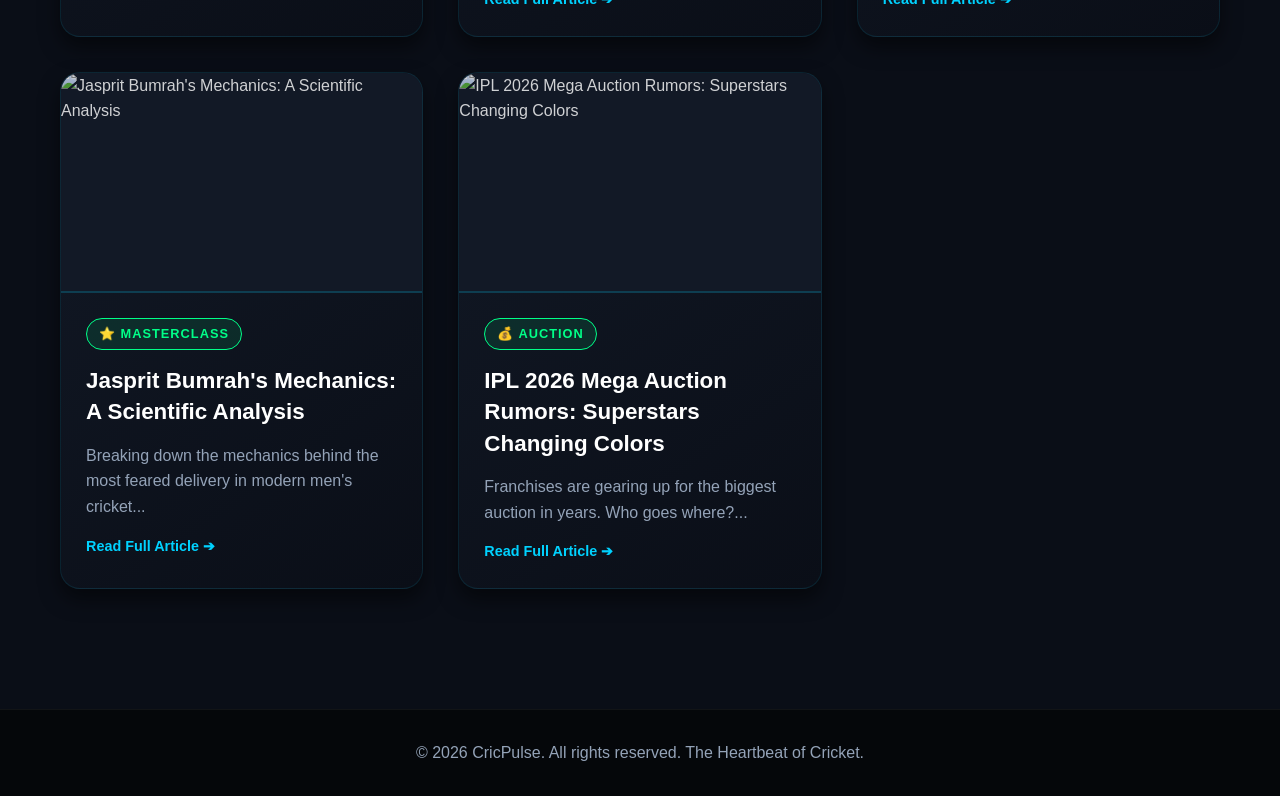
==== commit 337b8c23: "Update index.html" ====
--- a/index.html
+++ b/index.html
@@ -26,8 +26,8 @@
                 <li><a href="index.html" class="active-nav-neon">Home</a></li>
                 <li><a href="news.html">News</a></li>
                 <li><a href="stats.html">Stats</a></li>
+                <li><a href="vault.html">Vault</a></li>
                 <li><a href="match-center.html">Fun-Gun</a></li>
-                <li><a href="vault.html">Vault</a></li>
             </ul>
         </nav>
     </header>
@@ -39,7 +39,7 @@
 
         <div class="hero-content">
             <h1>FEEL THE <span class="neon-text">PULSE</span> OF THE GAME</h1>
-            <p>Your ultimate VIP pass to the 2026 T20 World Cup. Live scores, deep stats, and elite stories.</p>
+            <p>Your ultimate VIP pass for cricket. Live scores, deep stats, and elite stories.</p>
         </div>
     </section>
 
--- a/style.css
+++ b/style.css
@@ -1364,3 +1364,303 @@
     right: 20px;
     z-index: -1;
 }
+/* =========================================
+   HOMEPAGE (INDEX) STYLES
+========================================= */
+
+/* --- GLOBALS & UTILITIES --- */
+.neon-text {
+    color: var(--accent-neon);
+    text-shadow: 0 0 10px rgba(0, 255, 136, 0.4);
+}
+
+.active-nav-neon {
+    color: var(--accent-neon);
+    border-bottom: 2px solid var(--accent-neon);
+    padding-bottom: 5px;
+}
+
+/* --- HERO SECTION & MATCH TICKER --- */
+.hero-section {
+    position: relative;
+    height: 85vh;
+    background-image: url('https://images.unsplash.com/photo-1540747913346-19e32dc3e97e?q=80&w=2000&auto=format&fit=crop'); 
+    background-size: cover;
+    background-position: center;
+    display: flex;
+    flex-direction: column;
+    justify-content: center;
+    border-bottom: 1px solid rgba(255, 255, 255, 0.05);
+}
+
+.hero-overlay {
+    position: absolute;
+    inset: 0;
+    background: linear-gradient(to top, rgba(10,14,23,1) 0%, rgba(10,14,23,0.4) 100%);
+    z-index: 1;
+}
+
+.hero-content {
+    position: relative;
+    z-index: 2;
+    text-align: center;
+    margin-top: auto;
+    padding-bottom: 60px;
+}
+
+.hero-content h1 {
+    font-size: 5rem;
+    font-weight: 900;
+    color: var(--text-bright);
+    letter-spacing: 2px;
+    margin-bottom: 15px;
+}
+
+.hero-content p {
+    font-size: 1.3rem;
+    color: var(--text-dim);
+    max-width: 600px;
+    margin: 0 auto;
+}
+
+/* Match Ticker */
+.match-ticker-container {
+    position: relative;
+    z-index: 2;
+    display: flex;
+    gap: 20px;
+    padding: 20px 5%;
+    overflow-x: auto;
+    margin-top: 20px;
+    scrollbar-width: none;
+}
+
+.match-ticker-container::-webkit-scrollbar {
+    display: none;
+}
+
+.match-card-ticker {
+    background: rgba(18, 25, 38, 0.85);
+    backdrop-filter: blur(10px);
+    border: 1px solid rgba(255, 255, 255, 0.1);
+    border-radius: 12px;
+    padding: 20px;
+    min-width: 300px;
+    box-shadow: 0 10px 20px rgba(0,0,0,0.5);
+    transition: transform 0.3s, box-shadow 0.3s;
+    cursor: pointer;
+}
+
+.match-card-ticker:hover {
+    transform: translateY(-5px);
+    box-shadow: 0 15px 30px rgba(0, 210, 255, 0.15);
+}
+
+.match-status-text {
+    font-size: 0.8rem;
+    font-weight: bold;
+    margin-bottom: 15px;
+    letter-spacing: 1px;
+}
+
+.match-team-row {
+    display: flex;
+    justify-content: space-between;
+    margin-bottom: 8px;
+    color: var(--text-bright);
+    font-weight: bold;
+    font-size: 1.1rem;
+}
+
+.team-score-span .overs-span {
+    color: var(--text-dim);
+    font-size: 0.85rem;
+    font-weight: normal;
+}
+
+.match-result-text {
+    color: var(--text-dim);
+    font-size: 0.9rem;
+    margin-top: 15px;
+    border-top: 1px solid rgba(255,255,255,0.1);
+    padding-top: 10px;
+}
+
+/* --- HOME SECTION TITLES --- */
+.home-section-header {
+    display: flex;
+    justify-content: space-between;
+    align-items: flex-end;
+    margin-bottom: 30px;
+    border-bottom: 1px solid rgba(255,255,255,0.1);
+    padding-bottom: 15px;
+    margin-top: 60px;
+}
+
+.home-section-header h2 {
+    font-size: 2.2rem;
+    color: var(--text-bright);
+    text-transform: uppercase;
+    letter-spacing: 1px;
+}
+
+.view-all-link {
+    color: var(--accent-blue);
+    text-decoration: none;
+    font-weight: bold;
+    transition: color 0.3s;
+}
+
+.view-all-link:hover {
+    color: var(--accent-neon);
+}
+/* =========================================
+   HOMEPAGE (INDEX) STYLES
+========================================= */
+
+/* --- GLOBALS & UTILITIES --- */
+.neon-text {
+    color: var(--accent-neon);
+    text-shadow: 0 0 10px rgba(0, 255, 136, 0.4);
+}
+
+.active-nav-neon {
+    color: var(--accent-neon);
+    border-bottom: 2px solid var(--accent-neon);
+    padding-bottom: 5px;
+}
+
+/* --- HERO SECTION & MATCH TICKER --- */
+.hero-section {
+    position: relative;
+    height: 85vh;
+    background-image: url('https://images.unsplash.com/photo-1540747913346-19e32dc3e97e?q=80&w=2000&auto=format&fit=crop'); 
+    background-size: cover;
+    background-position: center;
+    display: flex;
+    flex-direction: column;
+    justify-content: center;
+    border-bottom: 1px solid rgba(255, 255, 255, 0.05);
+}
+
+.hero-overlay {
+    position: absolute;
+    inset: 0;
+    background: linear-gradient(to top, rgba(10,14,23,1) 0%, rgba(10,14,23,0.4) 100%);
+    z-index: 1;
+}
+
+.hero-content {
+    position: relative;
+    z-index: 2;
+    text-align: center;
+    margin-top: auto;
+    padding-bottom: 60px;
+}
+
+.hero-content h1 {
+    font-size: 5rem;
+    font-weight: 900;
+    color: var(--text-bright);
+    letter-spacing: 2px;
+    margin-bottom: 15px;
+}
+
+.hero-content p {
+    font-size: 1.3rem;
+    color: var(--text-dim);
+    max-width: 600px;
+    margin: 0 auto;
+}
+
+/* Match Ticker */
+.match-ticker-container {
+    position: relative;
+    z-index: 2;
+    display: flex;
+    gap: 20px;
+    padding: 20px 5%;
+    overflow-x: auto;
+    margin-top: 20px;
+    scrollbar-width: none;
+}
+
+.match-ticker-container::-webkit-scrollbar {
+    display: none;
+}
+
+.match-card-ticker {
+    background: rgba(18, 25, 38, 0.85);
+    backdrop-filter: blur(10px);
+    border: 1px solid rgba(255, 255, 255, 0.1);
+    border-radius: 12px;
+    padding: 20px;
+    min-width: 300px;
+    box-shadow: 0 10px 20px rgba(0,0,0,0.5);
+    transition: transform 0.3s, box-shadow 0.3s;
+    cursor: pointer;
+}
+
+.match-card-ticker:hover {
+    transform: translateY(-5px);
+    box-shadow: 0 15px 30px rgba(0, 210, 255, 0.15);
+}
+
+.match-status-text {
+    font-size: 0.8rem;
+    font-weight: bold;
+    margin-bottom: 15px;
+    letter-spacing: 1px;
+}
+
+.match-team-row {
+    display: flex;
+    justify-content: space-between;
+    margin-bottom: 8px;
+    color: var(--text-bright);
+    font-weight: bold;
+    font-size: 1.1rem;
+}
+
+.team-score-span .overs-span {
+    color: var(--text-dim);
+    font-size: 0.85rem;
+    font-weight: normal;
+}
+
+.match-result-text {
+    color: var(--text-dim);
+    font-size: 0.9rem;
+    margin-top: 15px;
+    border-top: 1px solid rgba(255,255,255,0.1);
+    padding-top: 10px;
+}
+
+/* --- HOME SECTION TITLES --- */
+.home-section-header {
+    display: flex;
+    justify-content: space-between;
+    align-items: flex-end;
+    margin-bottom: 30px;
+    border-bottom: 1px solid rgba(255,255,255,0.1);
+    padding-bottom: 15px;
+    margin-top: 60px;
+}
+
+.home-section-header h2 {
+    font-size: 2.2rem;
+    color: var(--text-bright);
+    text-transform: uppercase;
+    letter-spacing: 1px;
+}
+
+.view-all-link {
+    color: var(--accent-blue);
+    text-decoration: none;
+    font-weight: bold;
+    transition: color 0.3s;
+}
+
+.view-all-link:hover {
+    color: var(--accent-neon);
+}
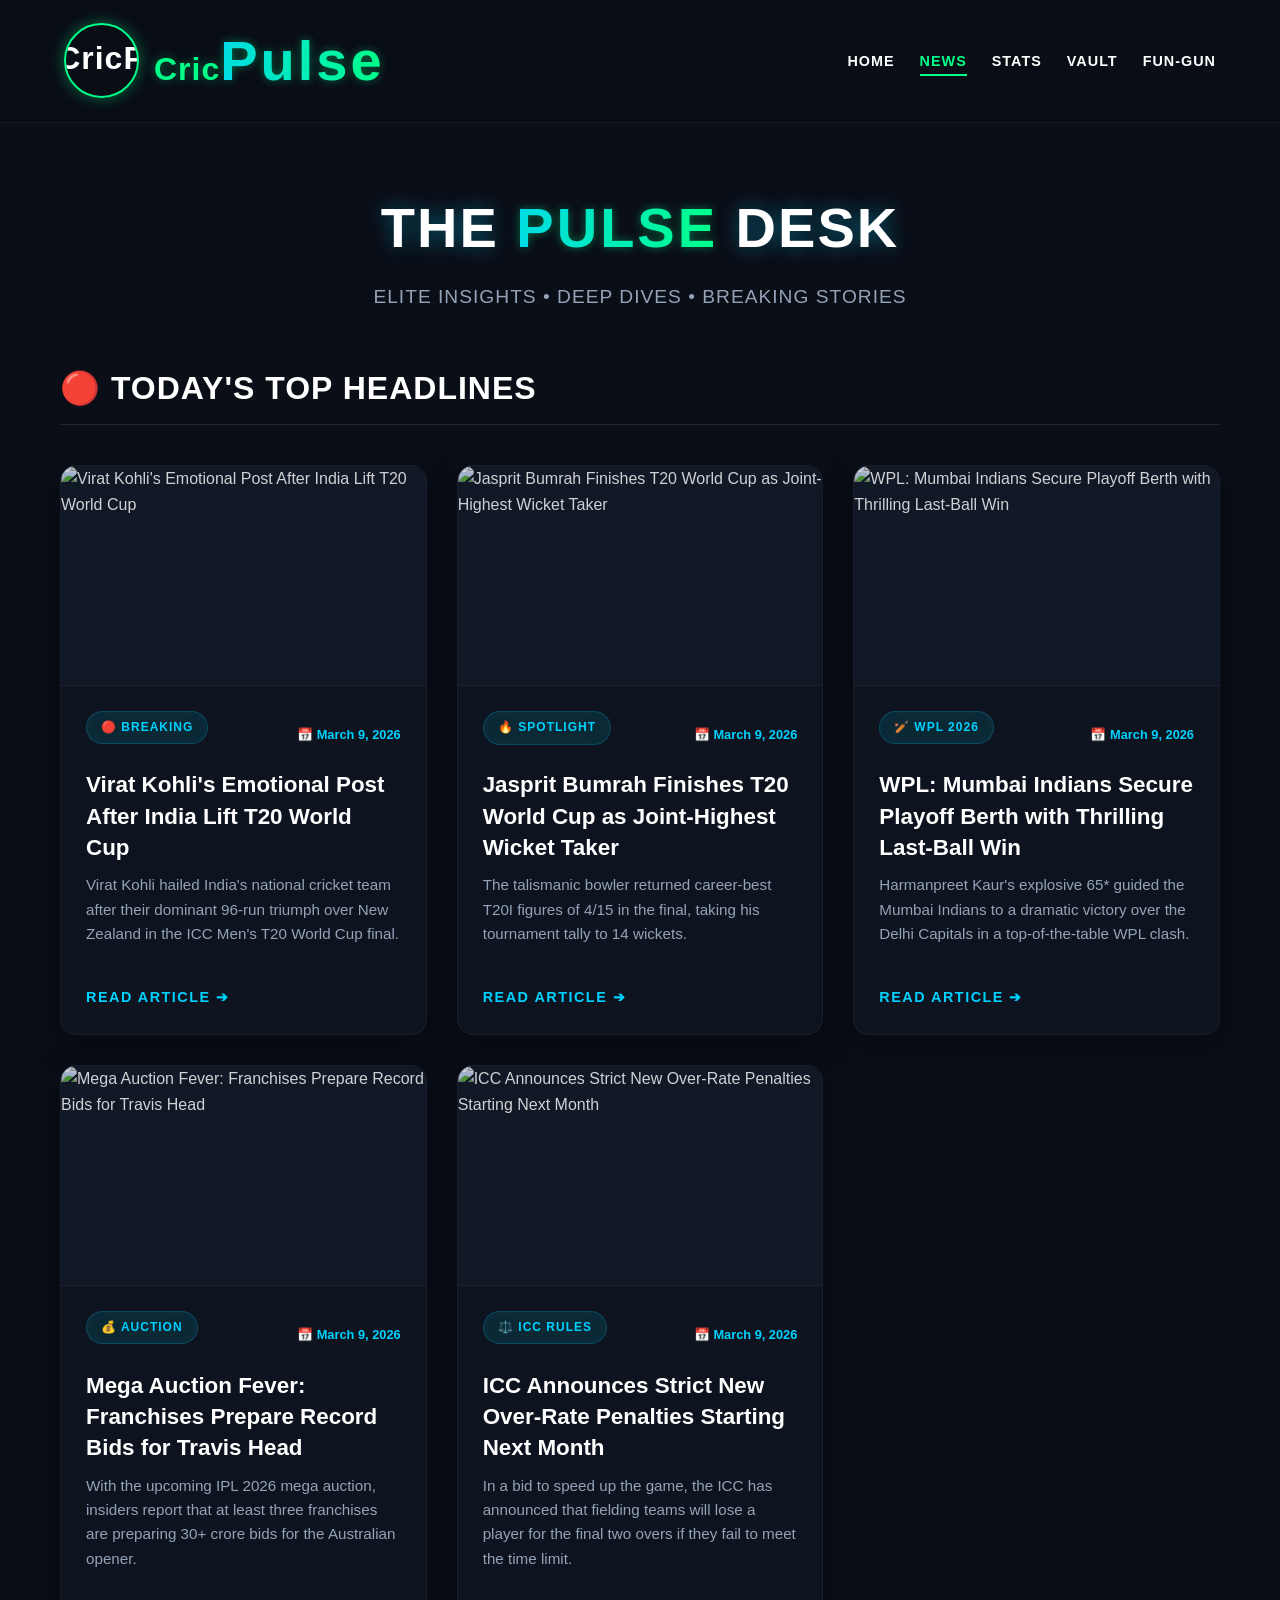
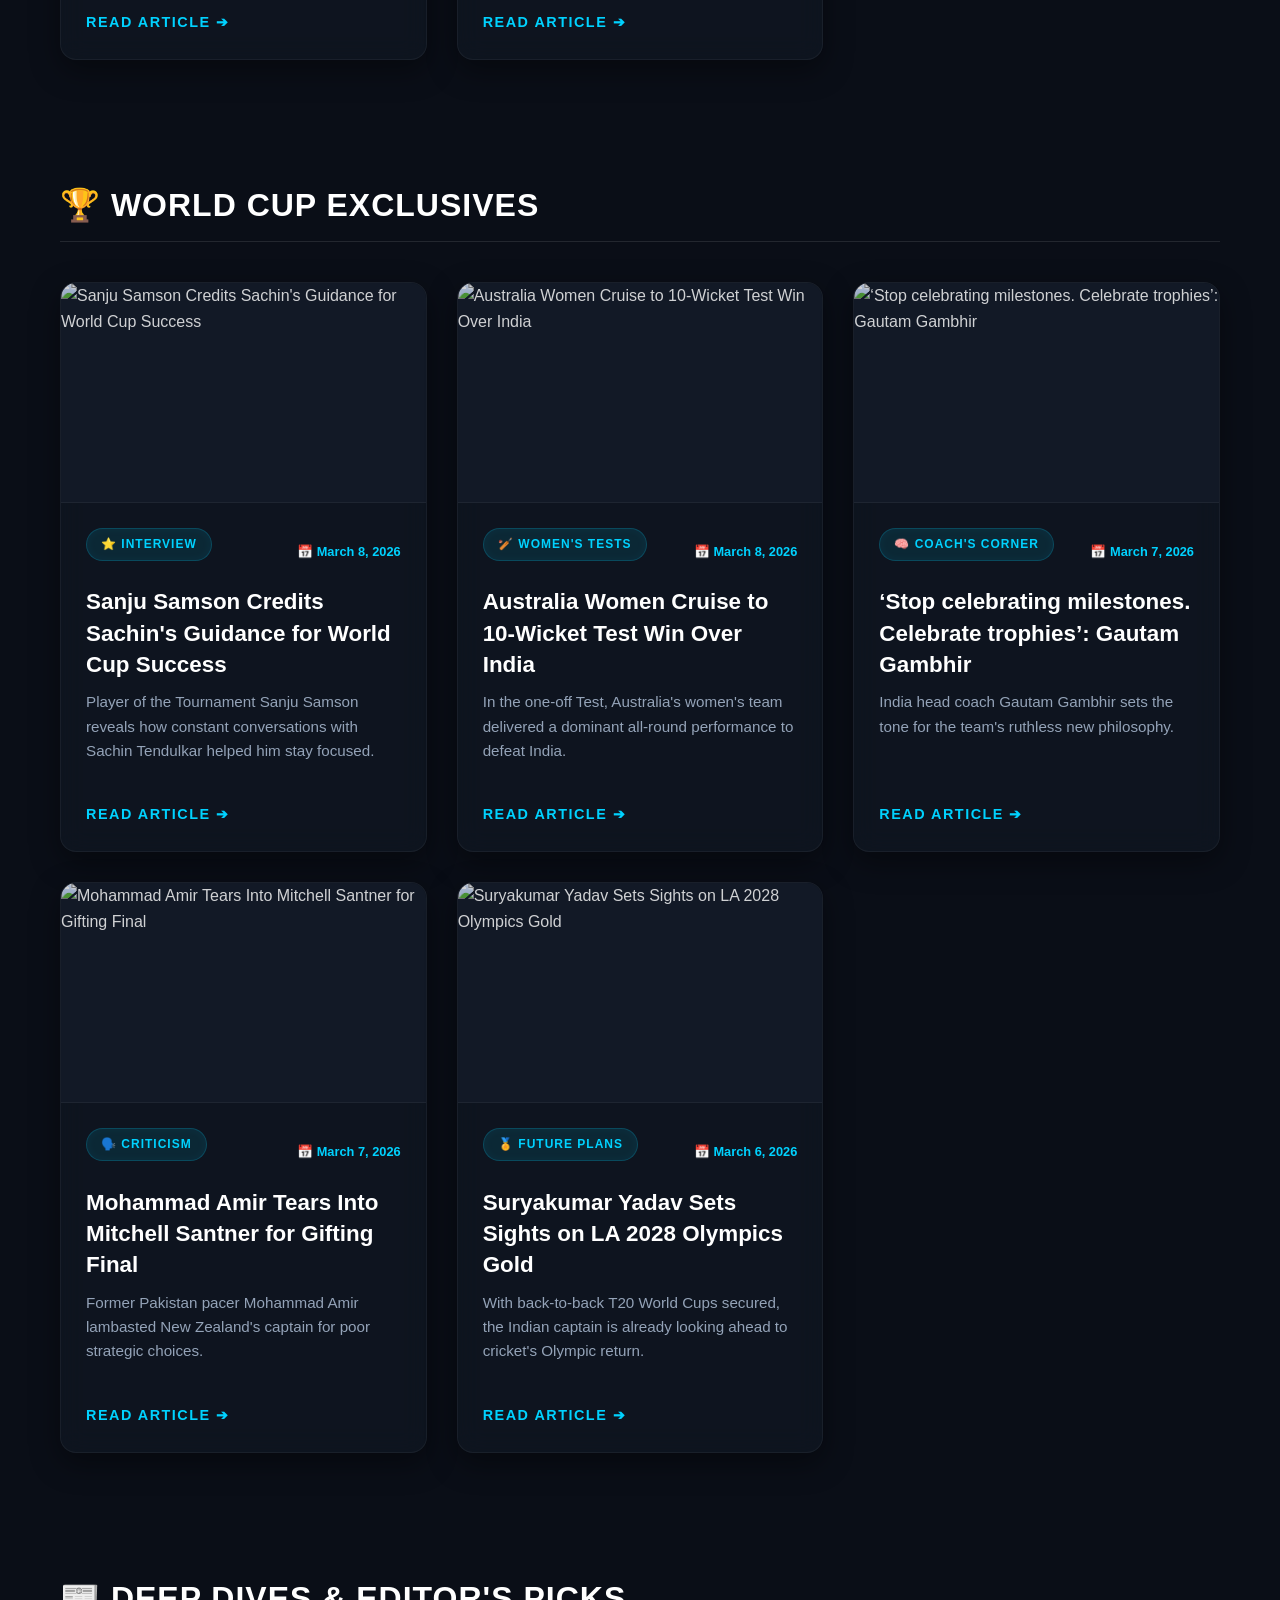
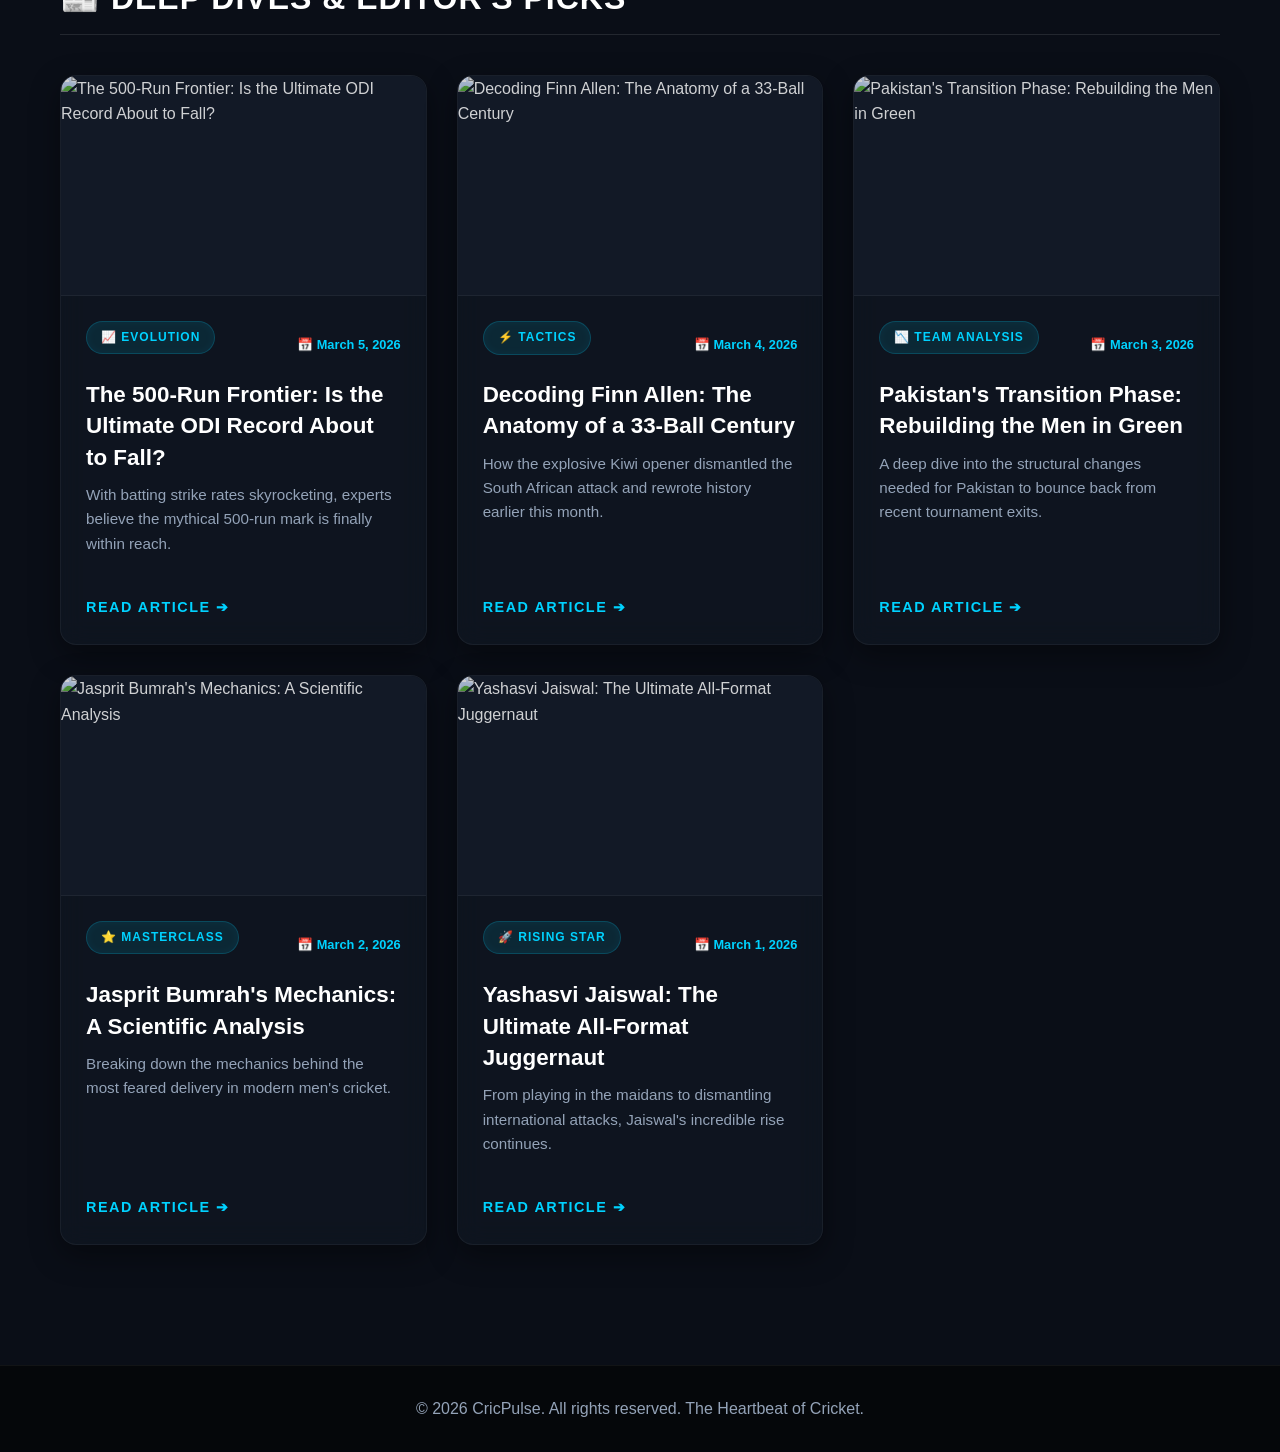
==== commit 88eba48c: "Update index.html" ====
--- a/index.html
+++ b/index.html
@@ -3,13 +3,14 @@
 <head>
     <meta charset="UTF-8">
     <meta name="viewport" content="width=device-width, initial-scale=1.0">
-    <title>CricPulse | The Heartbeat of Cricket</title>
+    <title>Latest Cricket News | CricPulse</title>
     
     <link rel="icon" type="image/png" href="https://i.ibb.co/wN4Bp4GS/Cric-Pulse-Logo.png" sizes="32x32">
     <link rel="icon" type="image/png" href="https://i.ibb.co/wN4Bp4GS/Cric-Pulse-Logo.png" sizes="192x192">
     <link rel="apple-touch-icon" href="https://i.ibb.co/wN4Bp4GS/Cric-Pulse-Logo.png">
     
     <link rel="stylesheet" href="style.css">
+    
     <script src="script.js" defer></script>
 </head>
 <body>
@@ -23,8 +24,8 @@
         </a>
         <nav>
             <ul>
-                <li><a href="index.html" class="active-nav-neon">Home</a></li>
-                <li><a href="news.html">News</a></li>
+                <li><a href="index.html">Home</a></li>
+                <li><a href="news.html" class="active-nav-neon">News</a></li>
                 <li><a href="stats.html">Stats</a></li>
                 <li><a href="vault.html">Vault</a></li>
                 <li><a href="match-center.html">Fun-Gun</a></li>
@@ -32,27 +33,26 @@
         </nav>
     </header>
 
-    <section class="hero-section">
-        <div class="hero-overlay"></div>
-        
-        <div class="match-ticker-container" id="match-ticker"></div>
-
-        <div class="hero-content">
-            <h1>FEEL THE <span class="neon-text">PULSE</span> OF THE GAME</h1>
-            <p>Your ultimate VIP pass for cricket. Live scores, deep stats, and elite stories.</p>
-        </div>
-    </section>
-
     <main class="container">
-        
-        <div class="home-section-header">
-            <h2>Top <span class="neon-text">Stories</span></h2>
-            <a href="news.html" class="view-all-link">View All News ➔</a>
+        <div class="ultra-news-header">
+            <h1>The <span class="neon-text">Pulse</span> Desk</h1>
+            <p>Elite Insights • Deep Dives • Breaking Stories</p>
         </div>
 
-        <div class="ultra-news-grid" id="top-news-container"></div>
+        <div id="news-container"></div>
+    </main>
 
-    </main>
+    <div id="ultra-modal" class="ultra-modal-wrapper">
+        <div class="ultra-modal-box">
+            <span class="ultra-close-btn" id="close-modal-btn">&times;</span>
+            <div class="ultra-modal-header">
+                <span id="ultra-modal-tag" class="ultra-news-tag"></span>
+                <h2 id="ultra-modal-title"></h2>
+            </div>
+            <img id="ultra-modal-img" src="" alt="News Image" class="ultra-modal-hero-img">
+            <div id="ultra-modal-body" class="ultra-modal-body-text"></div>
+        </div>
+    </div>
 
     <footer>
         <p>&copy; 2026 CricPulse. All rights reserved. The Heartbeat of Cricket.</p>
--- a/style.css
+++ b/style.css
@@ -1664,3 +1664,291 @@
 .view-all-link:hover {
     color: var(--accent-neon);
 }
+/* =========================================
+   HOMEPAGE (INDEX) STYLES
+========================================= */
+
+/* --- GLOBALS & UTILITIES --- */
+.neon-text {
+    color: var(--accent-neon);
+    text-shadow: 0 0 10px rgba(0, 255, 136, 0.4);
+}
+
+.active-nav-neon {
+    color: var(--accent-neon);
+    border-bottom: 2px solid var(--accent-neon);
+    padding-bottom: 5px;
+}
+
+/* --- HERO SECTION & MATCH TICKER --- */
+.hero-section {
+    position: relative;
+    height: 85vh;
+    background-image: url('https://images.unsplash.com/photo-1540747913346-19e32dc3e97e?q=80&w=2000&auto=format&fit=crop'); 
+    background-size: cover;
+    background-position: center;
+    display: flex;
+    flex-direction: column;
+    justify-content: center;
+    border-bottom: 1px solid rgba(255, 255, 255, 0.05);
+}
+
+.hero-overlay {
+    position: absolute;
+    inset: 0;
+    background: linear-gradient(to top, rgba(10,14,23,1) 0%, rgba(10,14,23,0.4) 100%);
+    z-index: 1;
+}
+
+.hero-content {
+    position: relative;
+    z-index: 2;
+    text-align: center;
+    margin-top: auto;
+    padding-bottom: 60px;
+}
+
+.hero-content h1 {
+    font-size: 5rem;
+    font-weight: 900;
+    color: var(--text-bright);
+    letter-spacing: 2px;
+    margin-bottom: 15px;
+}
+
+.hero-content p {
+    font-size: 1.3rem;
+    color: var(--text-dim);
+    max-width: 600px;
+    margin: 0 auto;
+}
+
+/* Match Ticker */
+.match-ticker-container {
+    position: relative;
+    z-index: 2;
+    display: flex;
+    gap: 20px;
+    padding: 20px 5%;
+    overflow-x: auto;
+    margin-top: 20px;
+    scrollbar-width: none;
+}
+
+.match-ticker-container::-webkit-scrollbar {
+    display: none;
+}
+
+.match-card-ticker {
+    background: rgba(18, 25, 38, 0.85);
+    backdrop-filter: blur(10px);
+    border: 1px solid rgba(255, 255, 255, 0.1);
+    border-radius: 12px;
+    padding: 20px;
+    min-width: 300px;
+    box-shadow: 0 10px 20px rgba(0,0,0,0.5);
+    transition: transform 0.3s, box-shadow 0.3s;
+    cursor: pointer;
+}
+
+.match-card-ticker:hover {
+    transform: translateY(-5px);
+    box-shadow: 0 15px 30px rgba(0, 210, 255, 0.15);
+}
+
+.match-status-text {
+    font-size: 0.8rem;
+    font-weight: bold;
+    margin-bottom: 15px;
+    letter-spacing: 1px;
+}
+
+.match-team-row {
+    display: flex;
+    justify-content: space-between;
+    margin-bottom: 8px;
+    color: var(--text-bright);
+    font-weight: bold;
+    font-size: 1.1rem;
+}
+
+.team-score-span .overs-span {
+    color: var(--text-dim);
+    font-size: 0.85rem;
+    font-weight: normal;
+}
+
+.match-result-text {
+    color: var(--text-dim);
+    font-size: 0.9rem;
+    margin-top: 15px;
+    border-top: 1px solid rgba(255,255,255,0.1);
+    padding-top: 10px;
+}
+
+/* --- HOME SECTION TITLES --- */
+.home-section-header {
+    display: flex;
+    justify-content: space-between;
+    align-items: flex-end;
+    margin-bottom: 30px;
+    border-bottom: 1px solid rgba(255,255,255,0.1);
+    padding-bottom: 15px;
+    margin-top: 60px;
+}
+
+.home-section-header h2 {
+    font-size: 2.2rem;
+    color: var(--text-bright);
+    text-transform: uppercase;
+    letter-spacing: 1px;
+}
+
+.view-all-link {
+    color: var(--accent-blue);
+    text-decoration: none;
+    font-weight: bold;
+    transition: color 0.3s;
+}
+
+.view-all-link:hover {
+    color: var(--accent-neon);
+}
+/* =========================================
+   ULTRA PREMIUM NEWS GRID & CARDS
+========================================= */
+
+/* The Main Grid Layout */
+.ultra-news-grid {
+    display: grid;
+    grid-template-columns: repeat(auto-fit, minmax(320px, 1fr));
+    gap: 30px;
+    margin-bottom: 60px;
+}
+
+/* The Glassmorphism Card */
+.ultra-news-card {
+    background: rgba(18, 25, 38, 0.6);
+    backdrop-filter: blur(12px);
+    -webkit-backdrop-filter: blur(12px);
+    border: 1px solid rgba(255, 255, 255, 0.05);
+    border-radius: 16px;
+    overflow: hidden;
+    cursor: pointer;
+    display: flex;
+    flex-direction: column;
+    box-shadow: 0 10px 30px rgba(0, 0, 0, 0.4);
+    /* Super smooth bounce transition */
+    transition: all 0.4s cubic-bezier(0.175, 0.885, 0.32, 1.275); 
+}
+
+/* Hover Effects for the Card */
+.ultra-news-card:hover {
+    transform: translateY(-10px);
+    border-color: rgba(0, 255, 136, 0.4); /* Neon green glow border */
+    box-shadow: 0 20px 40px rgba(0, 255, 136, 0.15);
+}
+
+/* Image Container & Hover Zoom */
+.ultra-news-img-placeholder {
+    width: 100%;
+    height: 220px;
+    overflow: hidden;
+    position: relative;
+    border-bottom: 1px solid rgba(255, 255, 255, 0.05);
+}
+
+.ultra-news-img {
+    width: 100%;
+    height: 100%;
+    object-fit: cover;
+    transition: transform 0.6s ease; /* Smooth image scaling */
+}
+
+/* Zoom the image slightly when hovering over the card */
+.ultra-news-card:hover .ultra-news-img {
+    transform: scale(1.08);
+}
+
+/* Card Content Area */
+.ultra-news-content {
+    padding: 25px;
+    display: flex;
+    flex-direction: column;
+    flex-grow: 1;
+}
+
+/* The Neon Category Tag */
+.ultra-news-tag {
+    background: rgba(0, 210, 255, 0.1);
+    color: var(--accent-blue);
+    padding: 6px 14px;
+    border-radius: 20px;
+    font-size: 0.75rem;
+    font-weight: 800;
+    text-transform: uppercase;
+    letter-spacing: 1px;
+    border: 1px solid rgba(0, 210, 255, 0.2);
+    box-shadow: inset 0 0 10px rgba(0, 210, 255, 0.05);
+}
+
+/* The Headline Title */
+.ultra-news-title {
+    color: var(--text-bright);
+    font-size: 1.4rem;
+    line-height: 1.4;
+    margin: 15px 0 10px;
+    transition: color 0.3s ease;
+}
+
+/* Turn title neon on hover */
+.ultra-news-card:hover .ultra-news-title {
+    color: var(--accent-neon);
+}
+
+/* The Description Text */
+.ultra-news-content p {
+    color: var(--text-dim);
+    font-size: 0.95rem;
+    line-height: 1.6;
+    margin-bottom: 25px;
+    flex-grow: 1; /* Pushes the 'Read More' link to the bottom */
+}
+
+/* The "Read Full Article ➔" Link */
+.ultra-read-more {
+    color: var(--accent-blue);
+    font-weight: 800;
+    font-size: 0.9rem;
+    text-transform: uppercase;
+    letter-spacing: 1.5px;
+    transition: transform 0.3s ease, color 0.3s ease;
+    display: inline-block;
+}
+
+/* Slide the arrow to the right on hover */
+.ultra-news-card:hover .ultra-read-more {
+    transform: translateX(8px);
+    color: var(--accent-neon);
+}
+
+/* =========================================
+   NEWS PAGE: SECTION HEADERS (e.g. "Today's Top Headlines")
+========================================= */
+.news-section-header-styled {
+    position: relative;
+    display: inline-block;
+    padding-bottom: 10px;
+}
+
+.news-section-header-styled::after {
+    content: '';
+    position: absolute;
+    bottom: -11px;
+    left: 0;
+    width: 60px;
+    height: 3px;
+    background: var(--accent-neon);
+    border-radius: 3px;
+    box-shadow: 0 0 10px var(--accent-neon);
+}
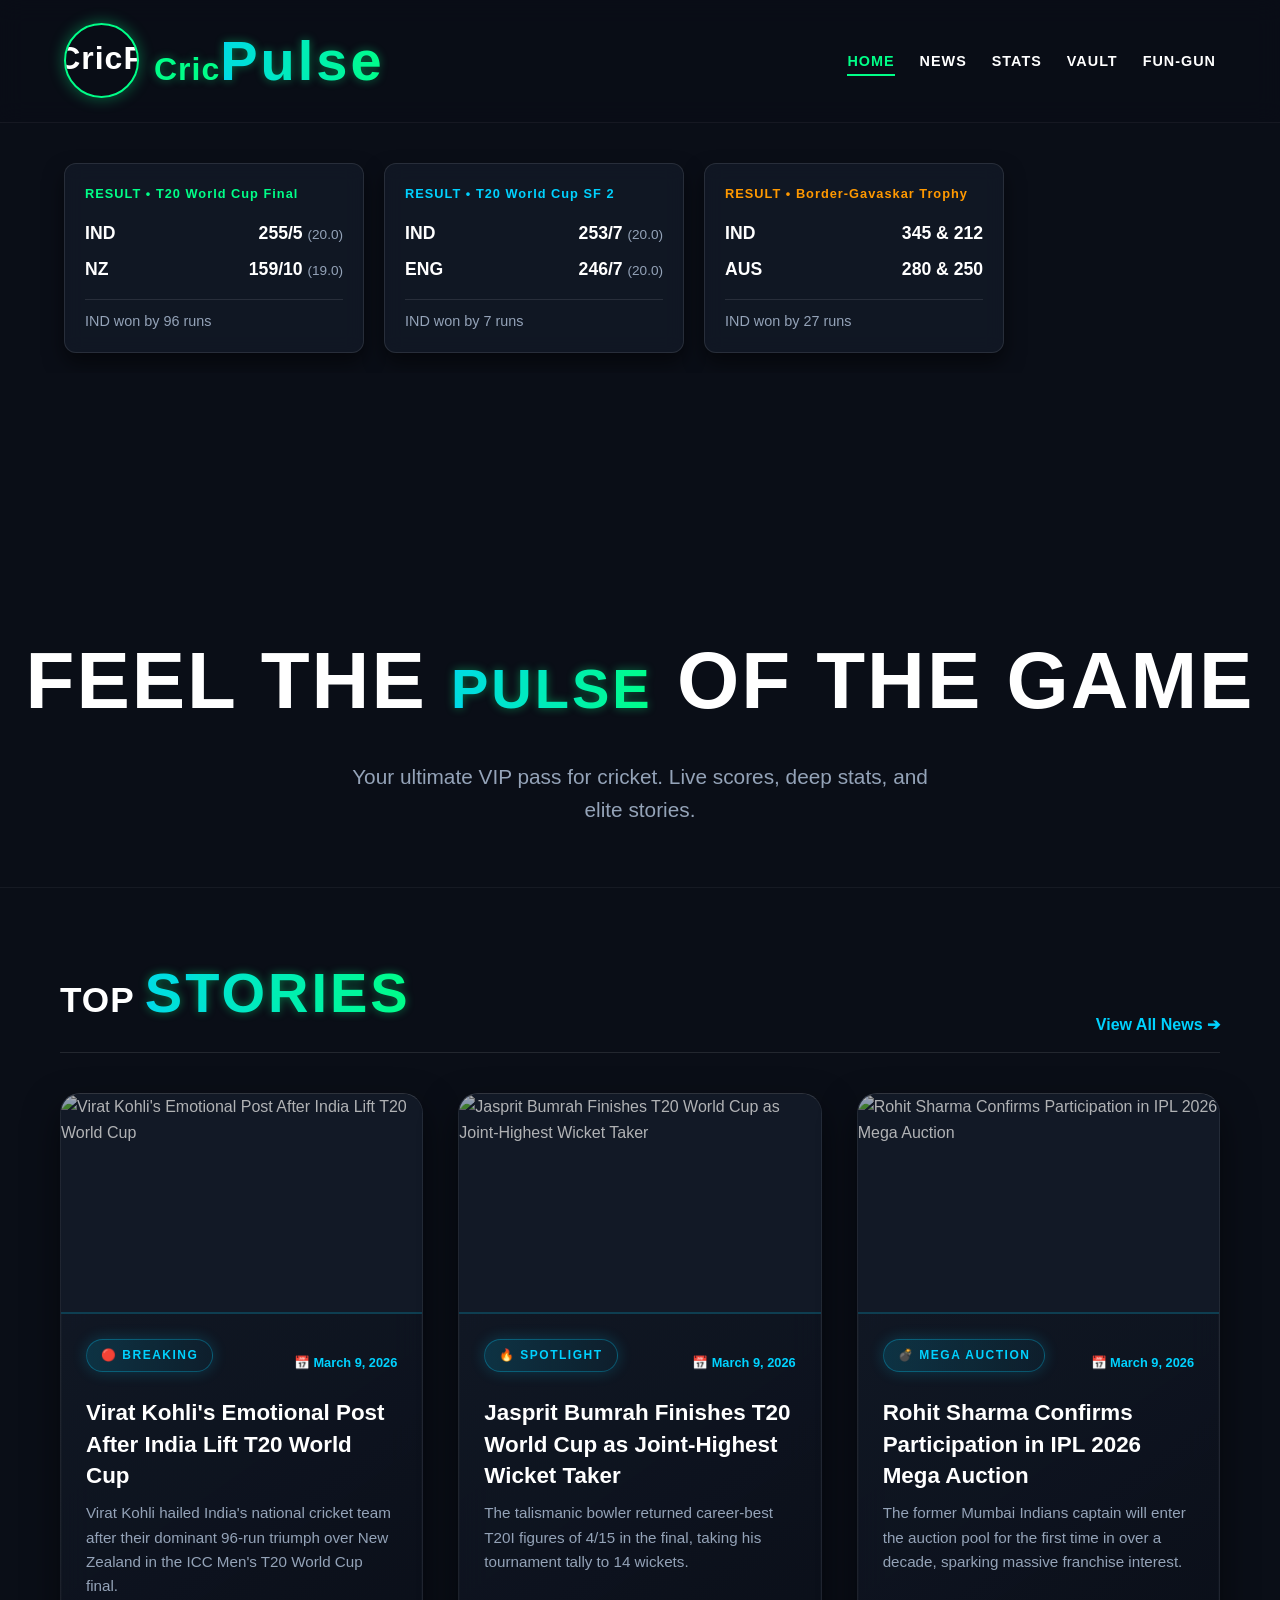
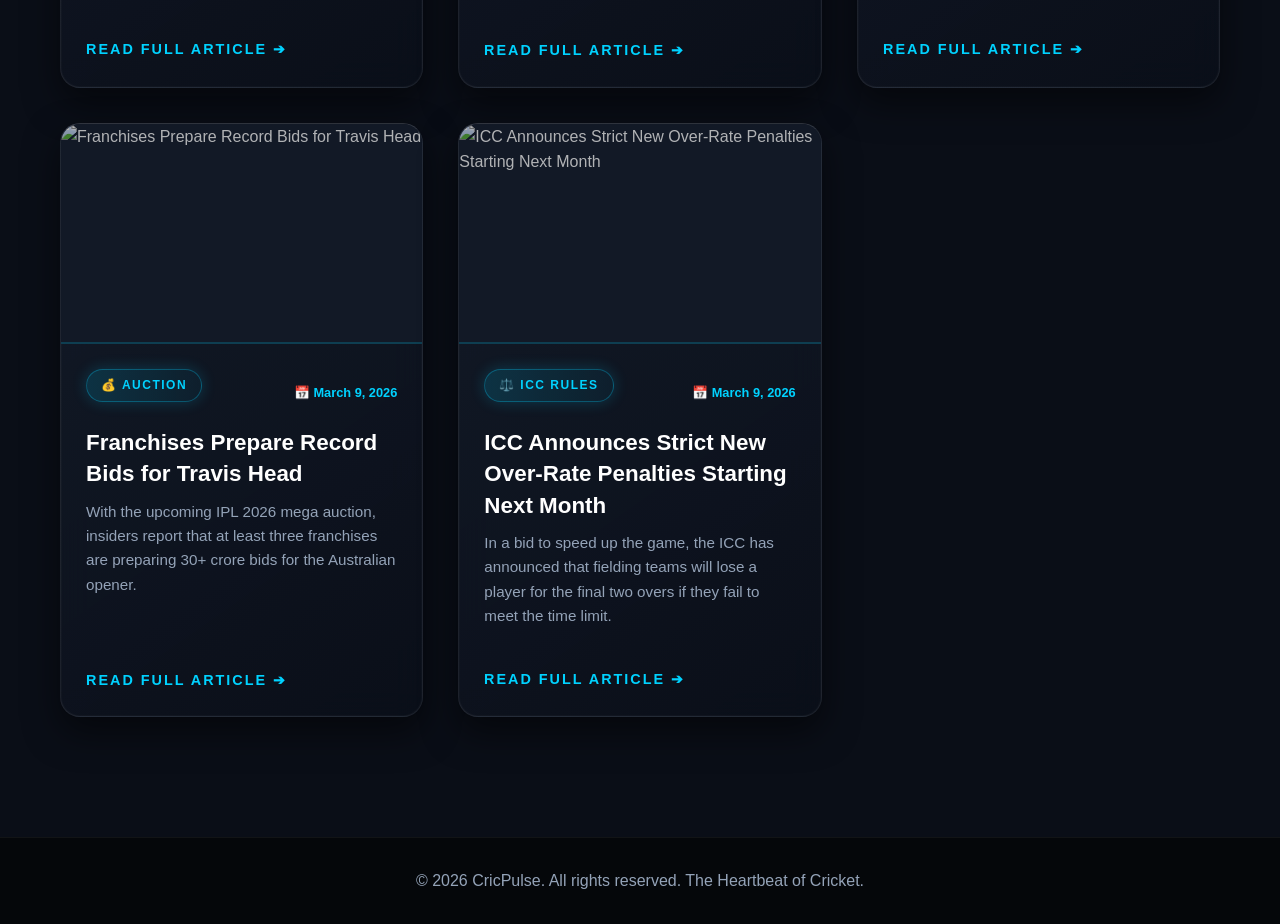
==== commit 97922d35: "Update index.html" ====
--- a/index.html
+++ b/index.html
@@ -3,14 +3,13 @@
 <head>
     <meta charset="UTF-8">
     <meta name="viewport" content="width=device-width, initial-scale=1.0">
-    <title>Latest Cricket News | CricPulse</title>
+    <title>CricPulse | The Heartbeat of Cricket</title>
     
     <link rel="icon" type="image/png" href="https://i.ibb.co/wN4Bp4GS/Cric-Pulse-Logo.png" sizes="32x32">
     <link rel="icon" type="image/png" href="https://i.ibb.co/wN4Bp4GS/Cric-Pulse-Logo.png" sizes="192x192">
     <link rel="apple-touch-icon" href="https://i.ibb.co/wN4Bp4GS/Cric-Pulse-Logo.png">
     
     <link rel="stylesheet" href="style.css">
-    
     <script src="script.js" defer></script>
 </head>
 <body>
@@ -24,8 +23,8 @@
         </a>
         <nav>
             <ul>
-                <li><a href="index.html">Home</a></li>
-                <li><a href="news.html" class="active-nav-neon">News</a></li>
+                <li><a href="index.html" class="active-nav-neon">Home</a></li>
+                <li><a href="news.html">News</a></li>
                 <li><a href="stats.html">Stats</a></li>
                 <li><a href="vault.html">Vault</a></li>
                 <li><a href="match-center.html">Fun-Gun</a></li>
@@ -33,26 +32,27 @@
         </nav>
     </header>
 
+    <section class="hero-section">
+        <div class="hero-overlay"></div>
+        
+        <div class="match-ticker-container" id="match-ticker"></div>
+
+        <div class="hero-content">
+            <h1>FEEL THE <span class="neon-text">PULSE</span> OF THE GAME</h1>
+            <p>Your ultimate VIP pass for cricket. Live scores, deep stats, and elite stories.</p>
+        </div>
+    </section>
+
     <main class="container">
-        <div class="ultra-news-header">
-            <h1>The <span class="neon-text">Pulse</span> Desk</h1>
-            <p>Elite Insights • Deep Dives • Breaking Stories</p>
+        
+        <div class="home-section-header">
+            <h2>Top <span class="neon-text">Stories</span></h2>
+            <a href="news.html" class="view-all-link">View All News ➔</a>
         </div>
 
-        <div id="news-container"></div>
+        <div class="ultra-news-grid" id="top-news-container"></div>
+
     </main>
-
-    <div id="ultra-modal" class="ultra-modal-wrapper">
-        <div class="ultra-modal-box">
-            <span class="ultra-close-btn" id="close-modal-btn">&times;</span>
-            <div class="ultra-modal-header">
-                <span id="ultra-modal-tag" class="ultra-news-tag"></span>
-                <h2 id="ultra-modal-title"></h2>
-            </div>
-            <img id="ultra-modal-img" src="" alt="News Image" class="ultra-modal-hero-img">
-            <div id="ultra-modal-body" class="ultra-modal-body-text"></div>
-        </div>
-    </div>
 
     <footer>
         <p>&copy; 2026 CricPulse. All rights reserved. The Heartbeat of Cricket.</p>
--- a/style.css
+++ b/style.css
@@ -1290,6 +1290,11 @@
 .bg-dhoni { background-image: url('https://img1.hscicdn.com/image/upload/f_auto,t_ds_w_1200,q_50/lsci/db/PICTURES/CMS/128400/128483.jpg'); }
 .bg-yuvraj { background-image: url('https://img1.hscicdn.com/image/upload/f_auto,t_ds_w_1200,q_50/lsci/db/PICTURES/CMS/267600/267683.jpg'); }
 .bg-carlos { background-image: url('https://img1.hscicdn.com/image/upload/f_auto,t_ds_w_1200,q_50/lsci/db/PICTURES/CMS/239300/239383.jpg'); }
+/* Vault Background Images - Adding the new moments! */
+.bg-maxwell { background-image: url('https://img1.hscicdn.com/image/upload/f_auto,t_ds_w_1200,q_50/lsci/db/PICTURES/CMS/370700/370784.jpg'); }
+.bg-stokes { background-image: url('https://img1.hscicdn.com/image/upload/f_auto,t_ds_w_1200,q_50/lsci/db/PICTURES/CMS/293100/293155.jpg'); }
+.bg-sachin { background-image: url('https://img1.hscicdn.com/image/upload/f_auto,t_ds_w_1200,q_50/lsci/db/PICTURES/CMS/109000/109004.jpg'); }
+.bg-kapil { background-image: url('https://img1.hscicdn.com/image/upload/f_auto,t_ds_w_1200,q_50/lsci/db/PICTURES/CMS/283600/283617.jpg'); }
 
 .parallax-overlay {
     position: absolute;
@@ -1815,59 +1820,85 @@
     color: var(--accent-neon);
 }
 /* =========================================
-   ULTRA PREMIUM NEWS GRID & CARDS
+   ULTRA PRO MAX NEWS GRID & CARDS
 ========================================= */
 
 /* The Main Grid Layout */
 .ultra-news-grid {
     display: grid;
     grid-template-columns: repeat(auto-fit, minmax(320px, 1fr));
-    gap: 30px;
+    gap: 35px;
     margin-bottom: 60px;
 }
 
-/* The Glassmorphism Card */
+/* The Ultra Premium 3D Glass Card */
 .ultra-news-card {
-    background: rgba(18, 25, 38, 0.6);
-    backdrop-filter: blur(12px);
-    -webkit-backdrop-filter: blur(12px);
-    border: 1px solid rgba(255, 255, 255, 0.05);
-    border-radius: 16px;
+    position: relative;
+    background: linear-gradient(145deg, rgba(22, 30, 45, 0.8), rgba(10, 15, 25, 0.9));
+    backdrop-filter: blur(16px);
+    -webkit-backdrop-filter: blur(16px);
+    border: 1px solid rgba(255, 255, 255, 0.08);
+    border-top: 1px solid rgba(255, 255, 255, 0.15); /* Catch light from top */
+    border-radius: 20px;
     overflow: hidden;
     cursor: pointer;
     display: flex;
     flex-direction: column;
-    box-shadow: 0 10px 30px rgba(0, 0, 0, 0.4);
-    /* Super smooth bounce transition */
-    transition: all 0.4s cubic-bezier(0.175, 0.885, 0.32, 1.275); 
-}
-
-/* Hover Effects for the Card */
+    box-shadow: 0 15px 35px rgba(0, 0, 0, 0.5), inset 0 0 0 1px rgba(255, 255, 255, 0.02);
+    transition: all 0.5s cubic-bezier(0.25, 0.8, 0.25, 1);
+    z-index: 1;
+}
+
+/* The Magic "Light Sweep" Effect on Hover */
+.ultra-news-card::before {
+    content: '';
+    position: absolute;
+    top: 0; 
+    left: -150%;
+    width: 100%; 
+    height: 100%;
+    background: linear-gradient(90deg, transparent, rgba(255, 255, 255, 0.1), transparent);
+    transform: skewX(-25deg);
+    transition: left 0.7s ease-in-out;
+    z-index: 10;
+    pointer-events: none; /* Allows clicking through the light */
+}
+
+/* Extreme Hover Animations */
 .ultra-news-card:hover {
-    transform: translateY(-10px);
-    border-color: rgba(0, 255, 136, 0.4); /* Neon green glow border */
-    box-shadow: 0 20px 40px rgba(0, 255, 136, 0.15);
-}
-
-/* Image Container & Hover Zoom */
+    transform: translateY(-12px) scale(1.02);
+    border-color: rgba(0, 255, 136, 0.5); /* Strong neon green edge */
+    box-shadow: 0 25px 50px rgba(0, 0, 0, 0.6), 
+                0 0 30px rgba(0, 255, 136, 0.2), /* Outer Neon Glow */
+                inset 0 0 20px rgba(0, 255, 136, 0.05); /* Inner Neon Glow */
+    z-index: 2;
+}
+
+/* Trigger the light sweep */
+.ultra-news-card:hover::before {
+    left: 200%;
+}
+
+/* Image Container */
 .ultra-news-img-placeholder {
     width: 100%;
     height: 220px;
     overflow: hidden;
     position: relative;
-    border-bottom: 1px solid rgba(255, 255, 255, 0.05);
-}
-
+}
+
+/* Darken image slightly until hovered */
 .ultra-news-img {
     width: 100%;
     height: 100%;
     object-fit: cover;
-    transition: transform 0.6s ease; /* Smooth image scaling */
-}
-
-/* Zoom the image slightly when hovering over the card */
+    filter: brightness(0.85);
+    transition: transform 0.7s cubic-bezier(0.25, 0.8, 0.25, 1), filter 0.5s ease;
+}
+
 .ultra-news-card:hover .ultra-news-img {
-    transform: scale(1.08);
+    transform: scale(1.12); /* Deep zoom */
+    filter: brightness(1.1); /* Brighten on hover */
 }
 
 /* Card Content Area */
@@ -1876,20 +1907,22 @@
     display: flex;
     flex-direction: column;
     flex-grow: 1;
-}
-
-/* The Neon Category Tag */
+    position: relative;
+    z-index: 5;
+}
+
+/* Glowing Category Tag */
 .ultra-news-tag {
-    background: rgba(0, 210, 255, 0.1);
+    background: linear-gradient(90deg, rgba(0, 210, 255, 0.15), rgba(0, 210, 255, 0.05));
     color: var(--accent-blue);
     padding: 6px 14px;
     border-radius: 20px;
     font-size: 0.75rem;
-    font-weight: 800;
+    font-weight: 900;
     text-transform: uppercase;
-    letter-spacing: 1px;
-    border: 1px solid rgba(0, 210, 255, 0.2);
-    box-shadow: inset 0 0 10px rgba(0, 210, 255, 0.05);
+    letter-spacing: 1.5px;
+    border: 1px solid rgba(0, 210, 255, 0.3);
+    box-shadow: 0 0 15px rgba(0, 210, 255, 0.2);
 }
 
 /* The Headline Title */
@@ -1898,21 +1931,21 @@
     font-size: 1.4rem;
     line-height: 1.4;
     margin: 15px 0 10px;
-    transition: color 0.3s ease;
-}
-
-/* Turn title neon on hover */
+    transition: color 0.3s ease, text-shadow 0.3s ease;
+}
+
 .ultra-news-card:hover .ultra-news-title {
     color: var(--accent-neon);
-}
-
-/* The Description Text */
+    text-shadow: 0 0 15px rgba(0, 255, 136, 0.4);
+}
+
+/* Description Text */
 .ultra-news-content p {
     color: var(--text-dim);
     font-size: 0.95rem;
     line-height: 1.6;
     margin-bottom: 25px;
-    flex-grow: 1; /* Pushes the 'Read More' link to the bottom */
+    flex-grow: 1;
 }
 
 /* The "Read Full Article ➔" Link */
@@ -1921,34 +1954,119 @@
     font-weight: 800;
     font-size: 0.9rem;
     text-transform: uppercase;
-    letter-spacing: 1.5px;
-    transition: transform 0.3s ease, color 0.3s ease;
-    display: inline-block;
-}
-
-/* Slide the arrow to the right on hover */
+    letter-spacing: 2px;
+    transition: transform 0.3s ease, color 0.3s ease, text-shadow 0.3s ease;
+    display: inline-flex;
+    align-items: center;
+}
+
 .ultra-news-card:hover .ultra-read-more {
-    transform: translateX(8px);
-    color: var(--accent-neon);
-}
+    transform: translateX(10px);
+    color: var(--accent-neon);
+    text-shadow: 0 0 10px rgba(0, 255, 136, 0.5);
+}
+
 
 /* =========================================
-   NEWS PAGE: SECTION HEADERS (e.g. "Today's Top Headlines")
+   PRO MAX ACCORDION (COLLAPSIBLE MENUS)
 ========================================= */
-.news-section-header-styled {
-    position: relative;
-    display: inline-block;
-    padding-bottom: 10px;
-}
-
-.news-section-header-styled::after {
-    content: '';
-    position: absolute;
-    bottom: -11px;
-    left: 0;
-    width: 60px;
-    height: 3px;
-    background: var(--accent-neon);
-    border-radius: 3px;
-    box-shadow: 0 0 10px var(--accent-neon);
-}
+
+.accordion-container {
+    margin-top: 35px;
+    margin-bottom: 25px;
+}
+
+/* The Glassmorphism Clickable Header */
+.accordion-header {
+    display: flex;
+    justify-content: space-between;
+    align-items: center;
+    background: linear-gradient(90deg, rgba(18, 25, 38, 0.8), rgba(25, 35, 55, 0.6));
+    backdrop-filter: blur(16px);
+    -webkit-backdrop-filter: blur(16px);
+    border: 1px solid rgba(255, 255, 255, 0.1);
+    border-left: 5px solid var(--accent-neon);
+    padding: 22px 30px;
+    border-radius: 16px;
+    cursor: pointer;
+    transition: all 0.4s cubic-bezier(0.175, 0.885, 0.32, 1.275);
+    box-shadow: 0 8px 25px rgba(0,0,0,0.4), inset 0 1px 1px rgba(255,255,255,0.05);
+}
+
+.accordion-header:hover {
+    background: linear-gradient(90deg, rgba(25, 35, 55, 0.9), rgba(35, 45, 75, 0.8));
+    border-color: rgba(0, 255, 136, 0.5);
+    box-shadow: 0 10px 30px rgba(0, 255, 136, 0.15), inset 0 0 20px rgba(0, 255, 136, 0.05);
+    transform: scale(1.01); /* Slight pop out on hover */
+}
+
+/* Title text styling */
+.accordion-title {
+    font-size: 1.5rem;
+    color: var(--text-bright);
+    text-transform: uppercase;
+    letter-spacing: 2px;
+    margin: 0;
+    font-weight: 900;
+    text-shadow: 0 2px 5px rgba(0,0,0,0.5);
+}
+
+.accordion-header:hover .accordion-title {
+    color: var(--accent-neon);
+    text-shadow: 0 0 15px rgba(0, 255, 136, 0.4);
+}
+
+/* Active State for Header */
+.accordion-header.active {
+    border-bottom-left-radius: 0;
+    border-bottom-right-radius: 0;
+    border-bottom-color: transparent;
+    background: rgba(18, 25, 38, 0.95);
+}
+
+/* The Animated Dropdown Arrow */
+.accordion-arrow {
+    font-size: 1.4rem;
+    color: var(--accent-neon);
+    transition: transform 0.5s cubic-bezier(0.68, -0.55, 0.265, 1.55); /* Springy bounce rotation */
+    text-shadow: 0 0 10px rgba(0, 255, 136, 0.5);
+}
+
+.accordion-header.active .accordion-arrow {
+    transform: rotate(-180deg);
+}
+
+/* THE SLIDING TRICK */
+.accordion-wrapper {
+    display: grid;
+    grid-template-rows: 0fr; 
+    transition: grid-template-rows 0.5s cubic-bezier(0.25, 1, 0.5, 1);
+    background: linear-gradient(to bottom, rgba(18, 25, 38, 0.6), rgba(10, 14, 23, 0.2));
+    border: 1px solid rgba(255, 255, 255, 0.05);
+    border-top: none;
+    border-bottom-left-radius: 16px;
+    border-bottom-right-radius: 16px;
+    backdrop-filter: blur(10px);
+}
+
+.accordion-wrapper.open {
+    grid-template-rows: 1fr; 
+    border-color: rgba(0, 255, 136, 0.2);
+    box-shadow: 0 20px 40px rgba(0,0,0,0.5);
+}
+
+.accordion-inner {
+    overflow: hidden; 
+    padding: 0 25px; 
+    opacity: 0;
+    transform: translateY(-15px);
+    transition: opacity 0.4s ease, transform 0.4s ease;
+}
+
+/* Fade in the cards after it opens */
+.accordion-wrapper.open .accordion-inner {
+    padding-bottom: 35px; 
+    opacity: 1;
+    transform: translateY(0);
+    transition-delay: 0.1s; /* Waits a split second for the slide to start */
+}
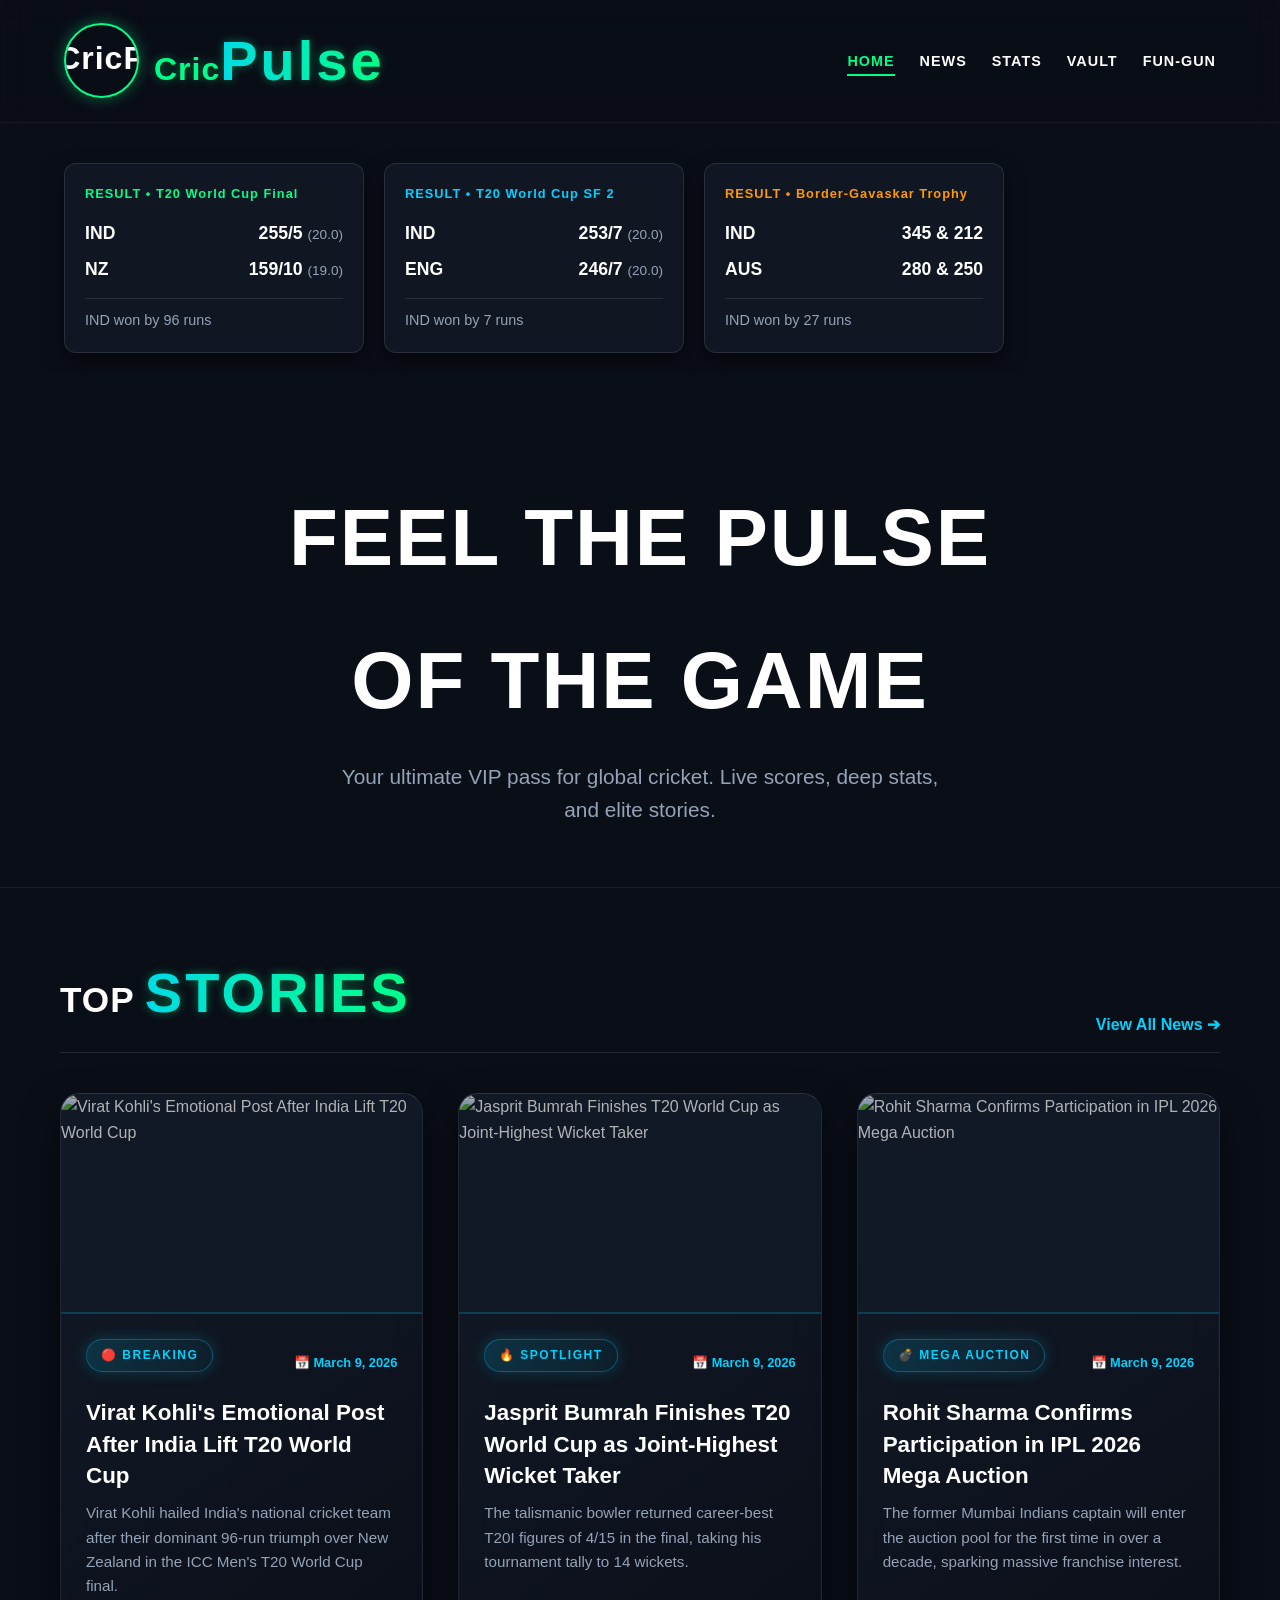
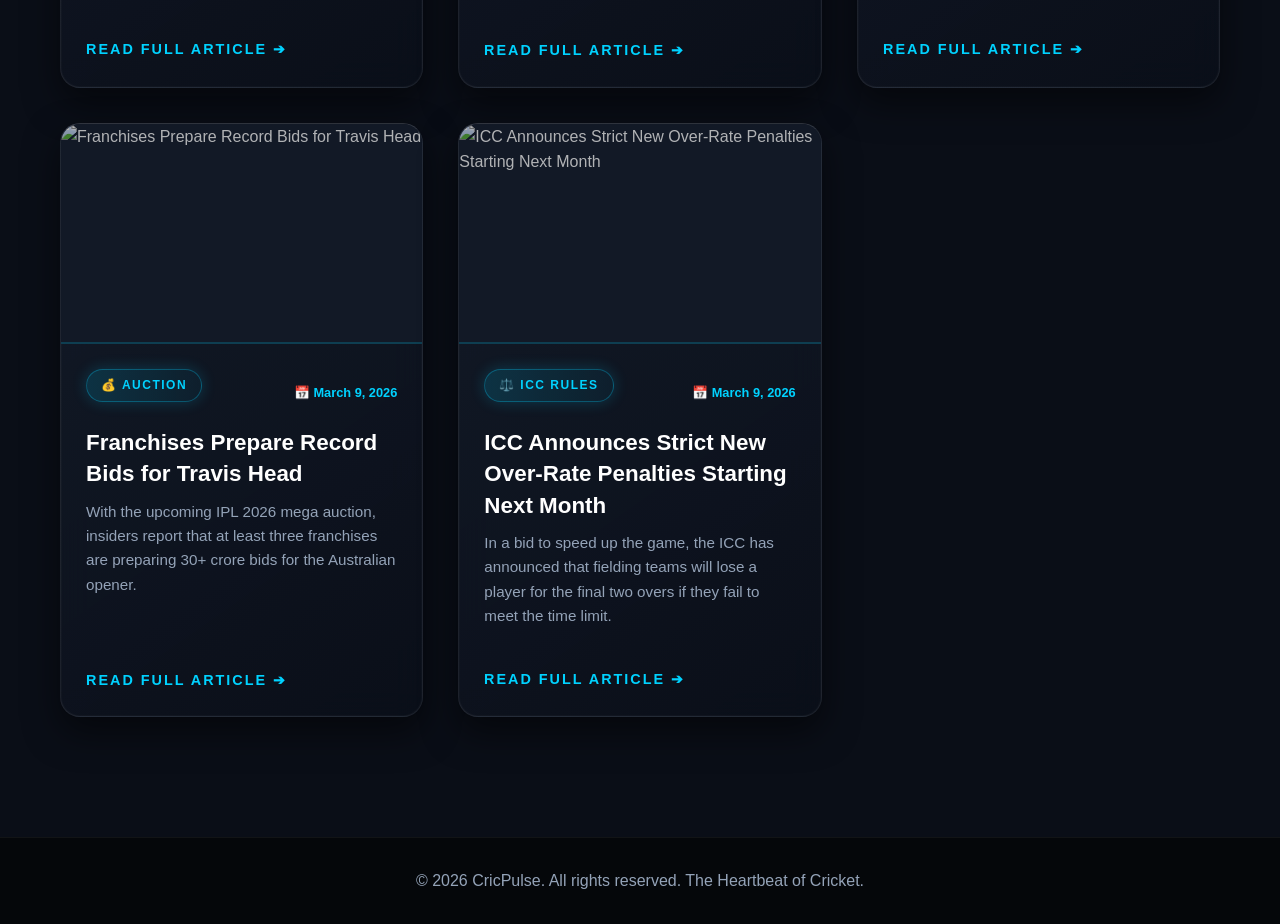
==== commit f3cb370e: "Update index.html" ====
--- a/index.html
+++ b/index.html
@@ -12,7 +12,10 @@
     <link rel="stylesheet" href="style.css">
     <script src="script.js" defer></script>
 </head>
-<body>
+<body class="home-body">
+
+    <div class="ambient-orb orb-neon"></div>
+    <div class="ambient-orb orb-blue"></div>
 
     <header>
         <a href="index.html" class="logo">
@@ -38,8 +41,13 @@
         <div class="match-ticker-container" id="match-ticker"></div>
 
         <div class="hero-content">
-            <h1>FEEL THE <span class="neon-text">PULSE</span> OF THE GAME</h1>
-            <p>Your ultimate VIP pass for cricket. Live scores, deep stats, and elite stories.</p>
+            <h1 class="animated-gradient-text">FEEL THE <span class="pulse-glow">PULSE</span></h1>
+            <h1 class="hero-subtext">OF THE GAME</h1>
+            <p>Your ultimate VIP pass for global cricket. Live scores, deep stats, and elite stories.</p>
+            
+            <div class="scroll-indicator">
+                <div class="scroll-dot"></div>
+            </div>
         </div>
     </section>
 
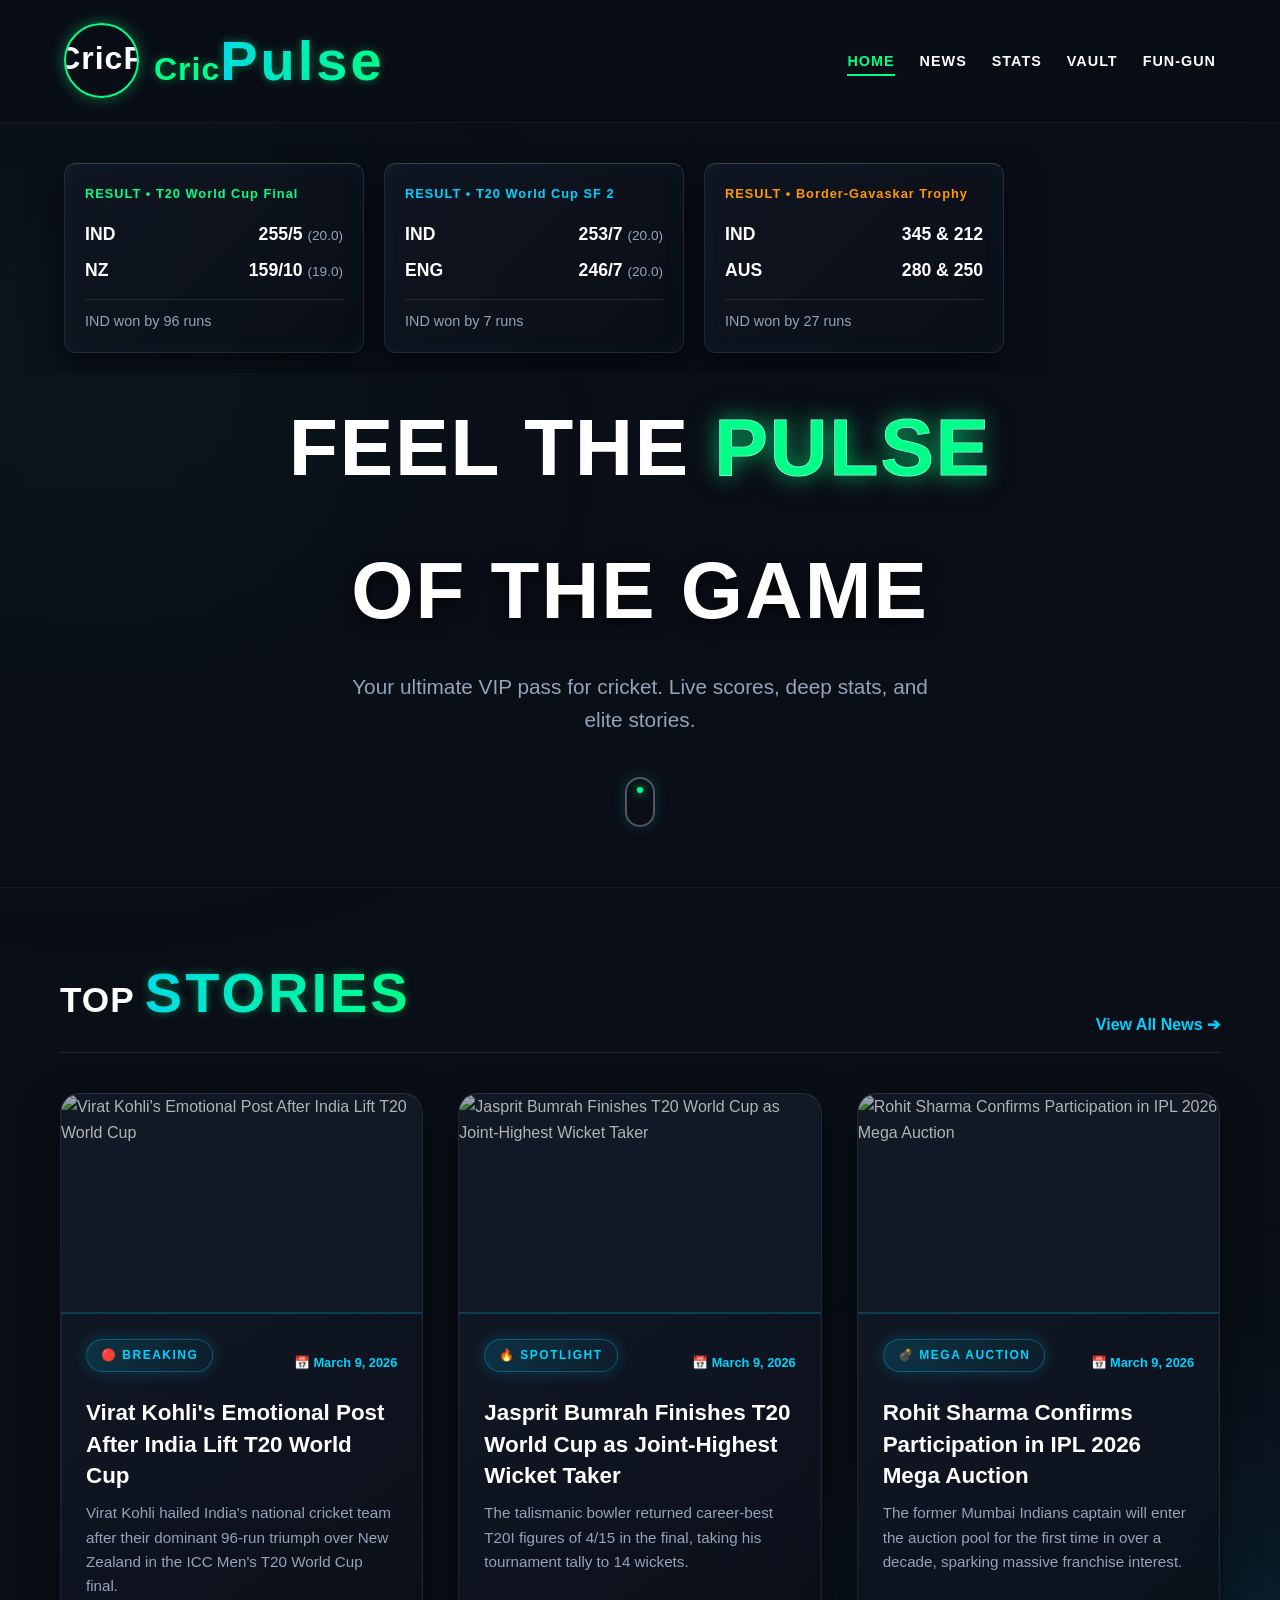
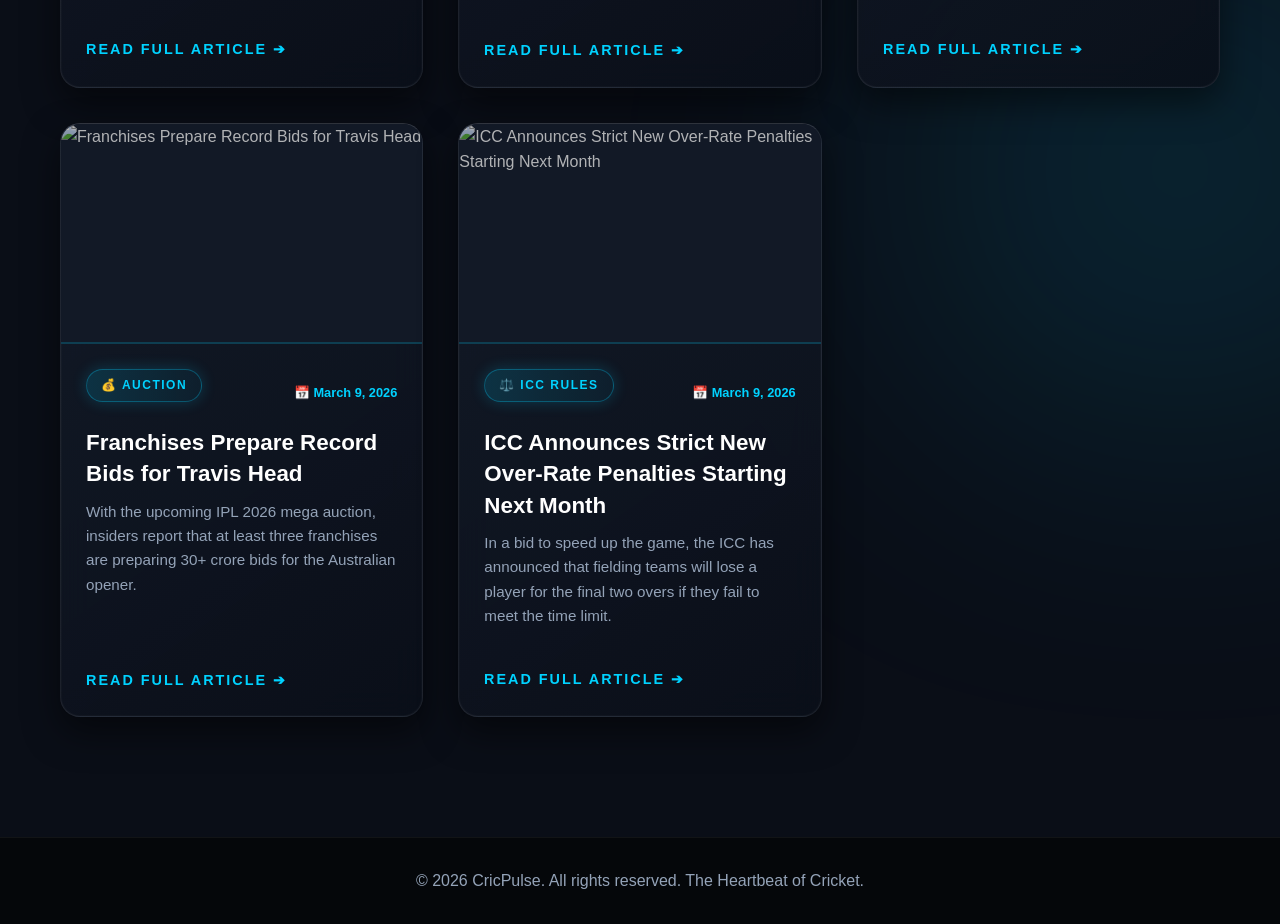
==== commit 29d9e3d0: "Update index.html" ====
--- a/index.html
+++ b/index.html
@@ -43,7 +43,7 @@
         <div class="hero-content">
             <h1 class="animated-gradient-text">FEEL THE <span class="pulse-glow">PULSE</span></h1>
             <h1 class="hero-subtext">OF THE GAME</h1>
-            <p>Your ultimate VIP pass for global cricket. Live scores, deep stats, and elite stories.</p>
+            <p>Your ultimate VIP pass for cricket. Live scores, deep stats, and elite stories.</p>
             
             <div class="scroll-indicator">
                 <div class="scroll-dot"></div>
@@ -52,14 +52,12 @@
     </section>
 
     <main class="container">
-        
         <div class="home-section-header">
             <h2>Top <span class="neon-text">Stories</span></h2>
             <a href="news.html" class="view-all-link">View All News ➔</a>
         </div>
 
         <div class="ultra-news-grid" id="top-news-container"></div>
-
     </main>
 
     <footer>
--- a/style.css
+++ b/style.css
@@ -2070,3 +2070,118 @@
     transform: translateY(0);
     transition-delay: 0.1s; /* Waits a split second for the slide to start */
 }
+/* =========================================
+   ULTRA ATTRACTIVE HOMEPAGE UPGRADES
+========================================= */
+
+/* 1. Ambient Background Floating Orbs */
+.home-body {
+    position: relative;
+    overflow-x: hidden;
+}
+
+.ambient-orb {
+    position: absolute;
+    border-radius: 50%;
+    filter: blur(140px);
+    z-index: 0;
+    pointer-events: none;
+    animation: floatOrb 12s infinite alternate cubic-bezier(0.45, 0.05, 0.55, 0.95);
+}
+
+.orb-neon {
+    width: 400px;
+    height: 400px;
+    background: rgba(0, 255, 136, 0.15);
+    top: 10%;
+    left: -100px;
+}
+
+.orb-blue {
+    width: 500px;
+    height: 500px;
+    background: rgba(0, 210, 255, 0.15);
+    bottom: 20%;
+    right: -150px;
+    animation-delay: -5s; /* Out of sync with the other orb */
+}
+
+@keyframes floatOrb {
+    0% { transform: translate(0, 0) scale(1); }
+    100% { transform: translate(50px, -80px) scale(1.2); }
+}
+
+/* 2. Hero Typography Upgrades */
+.hero-content {
+    z-index: 3; /* Ensures it sits above orbs and overlay */
+}
+
+/* The Animated Gradient Text */
+.animated-gradient-text {
+    font-size: 5.5rem;
+    font-weight: 900;
+    margin-bottom: -10px;
+    letter-spacing: 2px;
+    background: linear-gradient(90deg, #ffffff, #a3c2ff, #ffffff);
+    background-size: 200% auto;
+    color: transparent;
+    -webkit-background-clip: text;
+    background-clip: text;
+    animation: textShine 4s linear infinite;
+}
+
+@keyframes textShine {
+    to { background-position: 200% center; }
+}
+
+.pulse-glow {
+    color: var(--accent-neon);
+    text-shadow: 0 0 20px rgba(0, 255, 136, 0.6), 0 0 40px rgba(0, 255, 136, 0.2);
+    -webkit-text-stroke: 1px rgba(255, 255, 255, 0.2);
+}
+
+.hero-subtext {
+    font-size: 4rem;
+    color: var(--text-bright);
+    margin-bottom: 20px;
+    letter-spacing: 5px;
+    text-shadow: 0 5px 15px rgba(0,0,0,0.8);
+}
+
+/* 3. Bouncing Scroll Indicator */
+.scroll-indicator {
+    width: 30px;
+    height: 50px;
+    border: 2px solid rgba(255, 255, 255, 0.3);
+    border-radius: 20px;
+    margin: 40px auto 0;
+    position: relative;
+    box-shadow: 0 0 15px rgba(0, 210, 255, 0.2);
+}
+
+.scroll-dot {
+    width: 6px;
+    height: 6px;
+    background: var(--accent-neon);
+    border-radius: 50%;
+    position: absolute;
+    top: 8px;
+    left: 50%;
+    transform: translateX(-50%);
+    animation: scrollBounce 2s infinite cubic-bezier(0.15, 0.41, 0.69, 0.94);
+    box-shadow: 0 0 10px var(--accent-neon);
+}
+
+@keyframes scrollBounce {
+    0% { top: 8px; opacity: 1; }
+    80% { top: 32px; opacity: 0; }
+    100% { top: 32px; opacity: 0; }
+}
+
+/* 4. Enhanced Match Ticker Glassmorphism */
+.match-card-ticker {
+    background: linear-gradient(135deg, rgba(18, 25, 38, 0.7), rgba(10, 14, 23, 0.9));
+    border: 1px solid rgba(255, 255, 255, 0.1);
+    border-top: 1px solid rgba(255, 255, 255, 0.2);
+    box-shadow: 0 15px 35px rgba(0, 0, 0, 0.6), inset 0 0 20px rgba(0, 210, 255, 0.05);
+}
